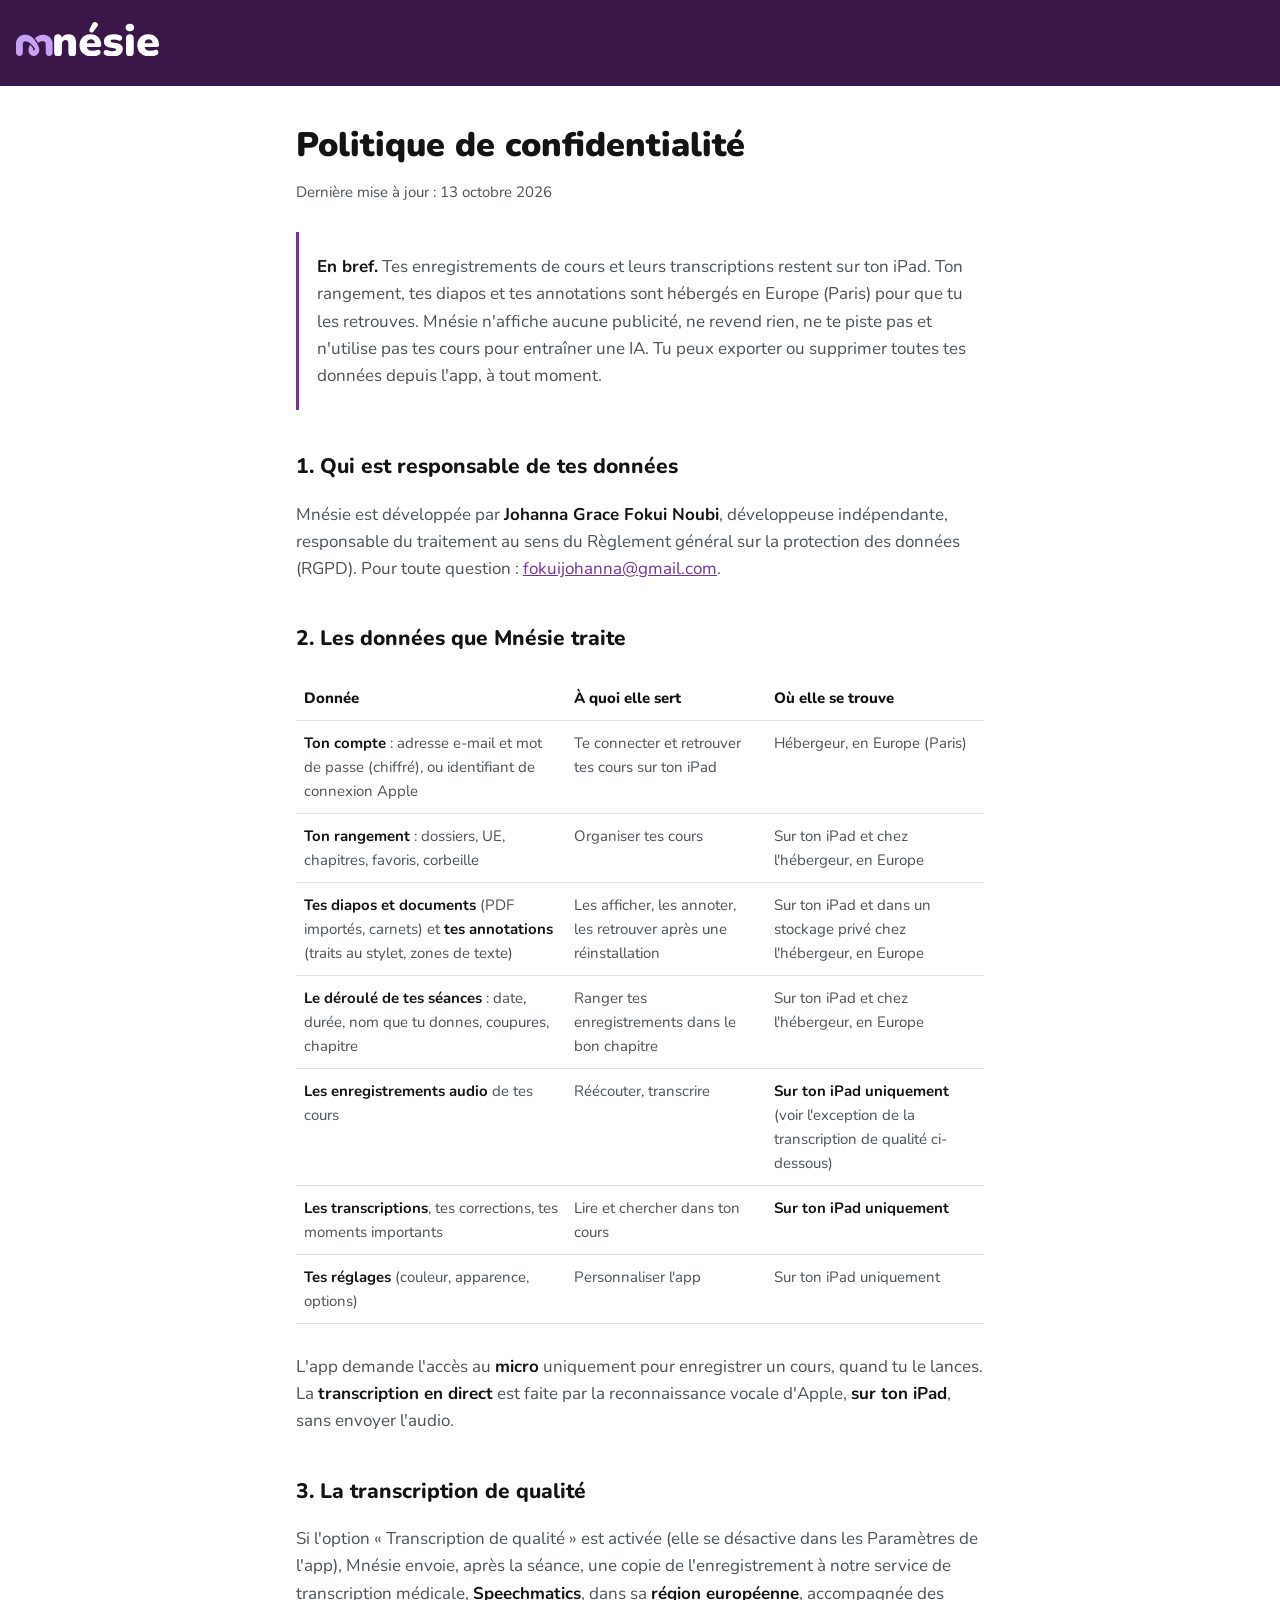
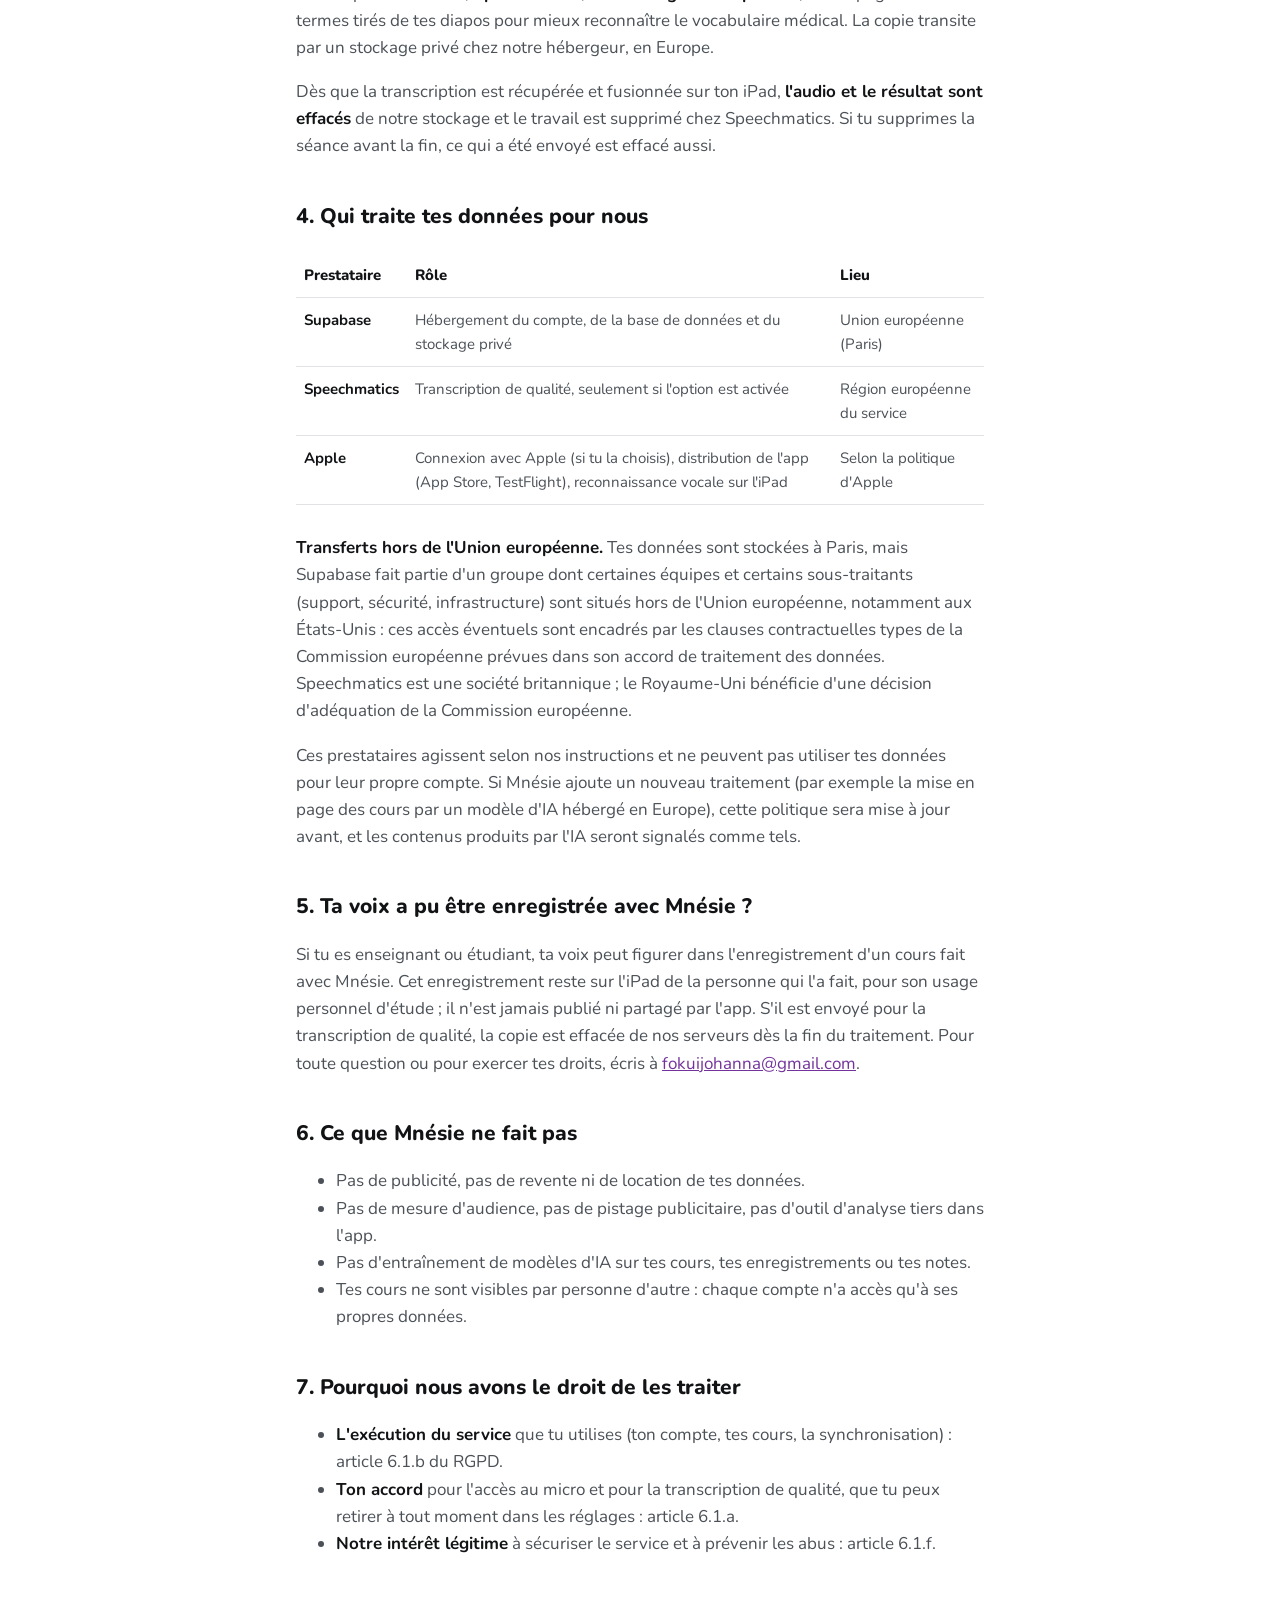
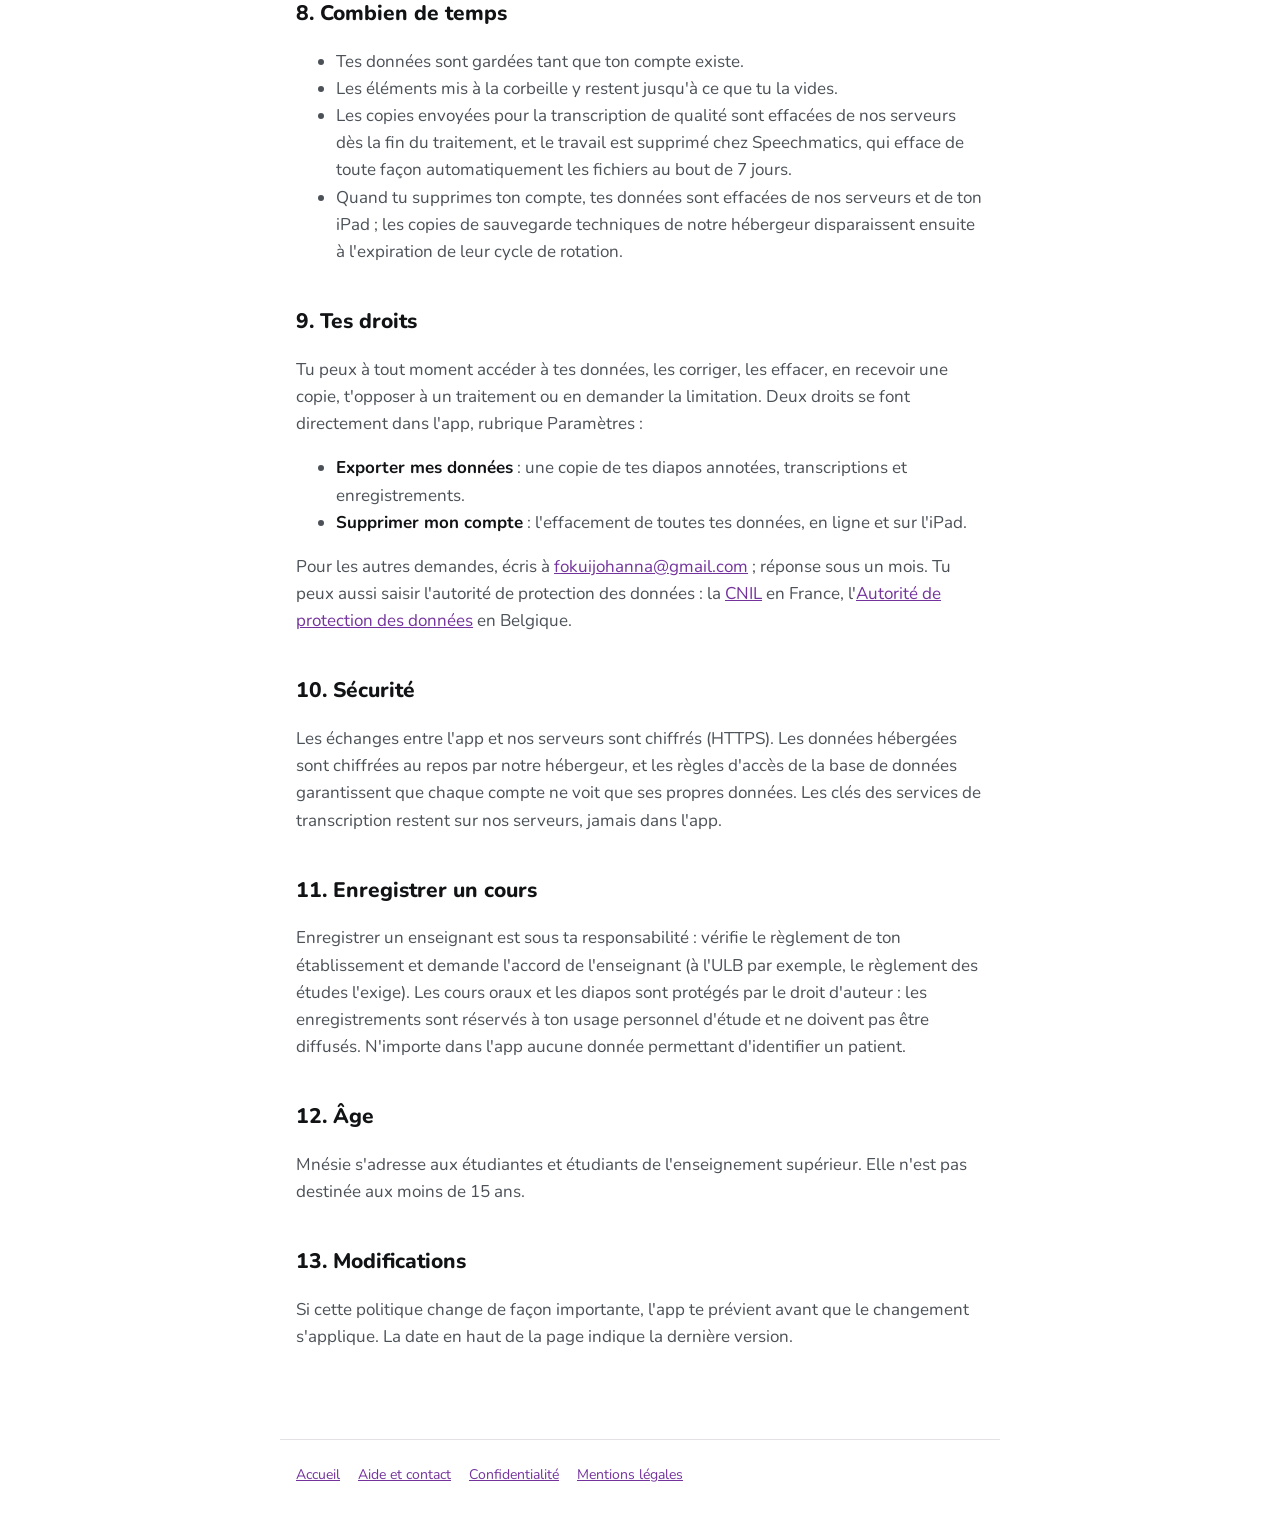
==== confidentialite/index.html @ 3f53ba1e "feat: site mnesie.app (accueil, aide, confidentialité, mentions légales)" ====
<!doctype html>
<html lang="fr">
<head>
<meta charset="utf-8">
<meta name="viewport" content="width=device-width, initial-scale=1">
<title>Politique de confidentialité · Mnésie</title>
<meta name="description" content="Comment Mnésie, l'app d'étude sur iPad, traite tes données : ce qui reste sur ton iPad, ce qui est hébergé en Europe, et tes droits.">
<link rel="icon" href="/icone.png">
<link rel="stylesheet" href="/style.css">
</head>
<body>
<header class="bandeau"><a href="/" aria-label="Mnésie, accueil"><img src="/logotype-clair.svg" alt="mnésie"></a></header>
<main>
<h1>Politique de confidentialité</h1>
<p class="date">Dernière mise à jour : 13 octobre 2026</p>

<div class="bref">
<p><strong>En bref.</strong> Tes enregistrements de cours et leurs transcriptions restent sur ton iPad. Ton rangement, tes diapos et tes annotations sont hébergés en Europe (Paris) pour que tu les retrouves. Mnésie n'affiche aucune publicité, ne revend rien, ne te piste pas et n'utilise pas tes cours pour entraîner une IA. Tu peux exporter ou supprimer toutes tes données depuis l'app, à tout moment.</p>
</div>

<h2>1. Qui est responsable de tes données</h2>
<p>Mnésie est développée par <strong>Johanna Grace Fokui Noubi</strong>, développeuse indépendante, responsable du traitement au sens du Règlement général sur la protection des données (RGPD). Pour toute question : <a href="mailto:fokuijohanna@gmail.com">fokuijohanna@gmail.com</a>.</p>

<h2>2. Les données que Mnésie traite</h2>
<div class="tableau">
<table>
<tr><th>Donnée</th><th>À quoi elle sert</th><th>Où elle se trouve</th></tr>
<tr><td><strong>Ton compte</strong> : adresse e-mail et mot de passe (chiffré), ou identifiant de connexion Apple</td><td>Te connecter et retrouver tes cours sur ton iPad</td><td>Hébergeur, en Europe (Paris)</td></tr>
<tr><td><strong>Ton rangement</strong> : dossiers, UE, chapitres, favoris, corbeille</td><td>Organiser tes cours</td><td>Sur ton iPad et chez l'hébergeur, en Europe</td></tr>
<tr><td><strong>Tes diapos et documents</strong> (PDF importés, carnets) et <strong>tes annotations</strong> (traits au stylet, zones de texte)</td><td>Les afficher, les annoter, les retrouver après une réinstallation</td><td>Sur ton iPad et dans un stockage privé chez l'hébergeur, en Europe</td></tr>
<tr><td><strong>Le déroulé de tes séances</strong> : date, durée, nom que tu donnes, coupures, chapitre</td><td>Ranger tes enregistrements dans le bon chapitre</td><td>Sur ton iPad et chez l'hébergeur, en Europe</td></tr>
<tr><td><strong>Les enregistrements audio</strong> de tes cours</td><td>Réécouter, transcrire</td><td><strong>Sur ton iPad uniquement</strong> (voir l'exception de la transcription de qualité ci-dessous)</td></tr>
<tr><td><strong>Les transcriptions</strong>, tes corrections, tes moments importants</td><td>Lire et chercher dans ton cours</td><td><strong>Sur ton iPad uniquement</strong></td></tr>
<tr><td><strong>Tes réglages</strong> (couleur, apparence, options)</td><td>Personnaliser l'app</td><td>Sur ton iPad uniquement</td></tr>
</table>
</div>
<p>L'app demande l'accès au <strong>micro</strong> uniquement pour enregistrer un cours, quand tu le lances. La <strong>transcription en direct</strong> est faite par la reconnaissance vocale d'Apple, <strong>sur ton iPad</strong>, sans envoyer l'audio.</p>

<h2>3. La transcription de qualité</h2>
<p>Si l'option « Transcription de qualité » est activée (elle se désactive dans les Paramètres de l'app), Mnésie envoie, après la séance, une copie de l'enregistrement à notre service de transcription médicale, <strong>Speechmatics</strong>, dans sa <strong>région européenne</strong>, accompagnée des termes tirés de tes diapos pour mieux reconnaître le vocabulaire médical. La copie transite par un stockage privé chez notre hébergeur, en Europe.</p>
<p>Dès que la transcription est récupérée et fusionnée sur ton iPad, <strong>l'audio et le résultat sont effacés</strong> de notre stockage et le travail est supprimé chez Speechmatics. Si tu supprimes la séance avant la fin, ce qui a été envoyé est effacé aussi.</p>

<h2>4. Qui traite tes données pour nous</h2>
<div class="tableau">
<table>
<tr><th>Prestataire</th><th>Rôle</th><th>Lieu</th></tr>
<tr><td><strong>Supabase</strong></td><td>Hébergement du compte, de la base de données et du stockage privé</td><td>Union européenne (Paris)</td></tr>
<tr><td><strong>Speechmatics</strong></td><td>Transcription de qualité, seulement si l'option est activée</td><td>Région européenne du service</td></tr>
<tr><td><strong>Apple</strong></td><td>Connexion avec Apple (si tu la choisis), distribution de l'app (App Store, TestFlight), reconnaissance vocale sur l'iPad</td><td>Selon la politique d'Apple</td></tr>
</table>
</div>
<p><strong>Transferts hors de l'Union européenne.</strong> Tes données sont stockées à Paris, mais Supabase fait partie d'un groupe dont certaines équipes et certains sous-traitants (support, sécurité, infrastructure) sont situés hors de l'Union européenne, notamment aux États-Unis : ces accès éventuels sont encadrés par les clauses contractuelles types de la Commission européenne prévues dans son accord de traitement des données. Speechmatics est une société britannique ; le Royaume-Uni bénéficie d'une décision d'adéquation de la Commission européenne.</p>
<p>Ces prestataires agissent selon nos instructions et ne peuvent pas utiliser tes données pour leur propre compte. Si Mnésie ajoute un nouveau traitement (par exemple la mise en page des cours par un modèle d'IA hébergé en Europe), cette politique sera mise à jour avant, et les contenus produits par l'IA seront signalés comme tels.</p>

<h2>5. Ta voix a pu être enregistrée avec Mnésie ?</h2>
<p>Si tu es enseignant ou étudiant, ta voix peut figurer dans l'enregistrement d'un cours fait avec Mnésie. Cet enregistrement reste sur l'iPad de la personne qui l'a fait, pour son usage personnel d'étude ; il n'est jamais publié ni partagé par l'app. S'il est envoyé pour la transcription de qualité, la copie est effacée de nos serveurs dès la fin du traitement. Pour toute question ou pour exercer tes droits, écris à <a href="mailto:fokuijohanna@gmail.com">fokuijohanna@gmail.com</a>.</p>

<h2>6. Ce que Mnésie ne fait pas</h2>
<ul>
<li>Pas de publicité, pas de revente ni de location de tes données.</li>
<li>Pas de mesure d'audience, pas de pistage publicitaire, pas d'outil d'analyse tiers dans l'app.</li>
<li>Pas d'entraînement de modèles d'IA sur tes cours, tes enregistrements ou tes notes.</li>
<li>Tes cours ne sont visibles par personne d'autre : chaque compte n'a accès qu'à ses propres données.</li>
</ul>

<h2>7. Pourquoi nous avons le droit de les traiter</h2>
<ul>
<li><strong>L'exécution du service</strong> que tu utilises (ton compte, tes cours, la synchronisation) : article 6.1.b du RGPD.</li>
<li><strong>Ton accord</strong> pour l'accès au micro et pour la transcription de qualité, que tu peux retirer à tout moment dans les réglages : article 6.1.a.</li>
<li><strong>Notre intérêt légitime</strong> à sécuriser le service et à prévenir les abus : article 6.1.f.</li>
</ul>

<h2>8. Combien de temps</h2>
<ul>
<li>Tes données sont gardées tant que ton compte existe.</li>
<li>Les éléments mis à la corbeille y restent jusqu'à ce que tu la vides.</li>
<li>Les copies envoyées pour la transcription de qualité sont effacées de nos serveurs dès la fin du traitement, et le travail est supprimé chez Speechmatics, qui efface de toute façon automatiquement les fichiers au bout de 7 jours.</li>
<li>Quand tu supprimes ton compte, tes données sont effacées de nos serveurs et de ton iPad ; les copies de sauvegarde techniques de notre hébergeur disparaissent ensuite à l'expiration de leur cycle de rotation.</li>
</ul>

<h2>9. Tes droits</h2>
<p>Tu peux à tout moment accéder à tes données, les corriger, les effacer, en recevoir une copie, t'opposer à un traitement ou en demander la limitation. Deux droits se font directement dans l'app, rubrique Paramètres :</p>
<ul>
<li><strong>Exporter mes données</strong> : une copie de tes diapos annotées, transcriptions et enregistrements.</li>
<li><strong>Supprimer mon compte</strong> : l'effacement de toutes tes données, en ligne et sur l'iPad.</li>
</ul>
<p>Pour les autres demandes, écris à <a href="mailto:fokuijohanna@gmail.com">fokuijohanna@gmail.com</a> ; réponse sous un mois. Tu peux aussi saisir l'autorité de protection des données : la <a href="https://www.cnil.fr/fr/plaintes">CNIL</a> en France, l'<a href="https://www.autoriteprotectiondonnees.be">Autorité de protection des données</a> en Belgique.</p>

<h2>10. Sécurité</h2>
<p>Les échanges entre l'app et nos serveurs sont chiffrés (HTTPS). Les données hébergées sont chiffrées au repos par notre hébergeur, et les règles d'accès de la base de données garantissent que chaque compte ne voit que ses propres données. Les clés des services de transcription restent sur nos serveurs, jamais dans l'app.</p>

<h2>11. Enregistrer un cours</h2>
<p>Enregistrer un enseignant est sous ta responsabilité : vérifie le règlement de ton établissement et demande l'accord de l'enseignant (à l'ULB par exemple, le règlement des études l'exige). Les cours oraux et les diapos sont protégés par le droit d'auteur : les enregistrements sont réservés à ton usage personnel d'étude et ne doivent pas être diffusés. N'importe dans l'app aucune donnée permettant d'identifier un patient.</p>

<h2>12. Âge</h2>
<p>Mnésie s'adresse aux étudiantes et étudiants de l'enseignement supérieur. Elle n'est pas destinée aux moins de 15 ans.</p>

<h2>13. Modifications</h2>
<p>Si cette politique change de façon importante, l'app te prévient avant que le changement s'applique. La date en haut de la page indique la dernière version.</p>
</main>
<footer><a href="/">Accueil</a><a href="/aide/">Aide et contact</a><a href="/confidentialite/">Confidentialité</a><a href="/mentions-legales/">Mentions légales</a></footer>
</body>
</html>
---- style.css ----
@font-face {
  font-family: "Nunito";
  src: url("/polices/nunito.woff2") format("woff2");
  font-weight: 200 1000;
  font-display: swap;
}
:root {
  --encre: #111315;
  --encre2: #4b5157;
  --filet: #e3e0e6;
  --fond: #ffffff;
  --accent: #74339c;
  --aubergine: #3a1748;
  --lilas: #c6a2f2;
}
@media (prefers-color-scheme: dark) {
  :root {
    --encre: #eceef0;
    --encre2: #b0b6bc;
    --filet: #2a2430;
    --fond: #121416;
    --accent: #c6a2f2;
  }
}
* { box-sizing: border-box; }
body {
  margin: 0;
  background: var(--fond);
  color: var(--encre);
  font-family: "Nunito", system-ui, -apple-system, sans-serif;
  font-size: 17px;
  line-height: 1.6;
  -webkit-font-smoothing: antialiased;
}
.bandeau { background: var(--aubergine); padding: 22px 16px; }
.bandeau a { display: inline-block; }
.bandeau img { height: 34px; display: block; }
main { max-width: 720px; margin: 0 auto; padding: 40px 16px 72px; }
h1 { font-size: 34px; line-height: 1.15; font-weight: 900; margin: 0 0 8px; }
h2 { font-size: 21px; font-weight: 800; margin: 40px 0 8px; }
p, li { color: var(--encre2); }
strong { color: var(--encre); }
a { color: var(--accent); }
.date { font-size: 15px; margin-bottom: 28px; }
.bref { border-left: 3px solid var(--accent); padding: 4px 0 4px 18px; margin: 28px 0; }
table { width: 100%; border-collapse: collapse; font-size: 15px; margin: 12px 0; }
th, td { text-align: left; vertical-align: top; padding: 10px 8px; border-bottom: 1px solid var(--filet); }
th { color: var(--encre); font-weight: 800; }
td { color: var(--encre2); }
.tableau { overflow-x: auto; }
footer { max-width: 720px; margin: 0 auto; padding: 24px 16px 48px; border-top: 1px solid var(--filet); font-size: 14px; color: var(--encre2); }
footer a { margin-right: 18px; }
.accueil { text-align: center; padding-top: 72px; }
.accueil img.icone { width: 120px; height: 120px; border-radius: 27px; }
.accueil p { font-size: 20px; }
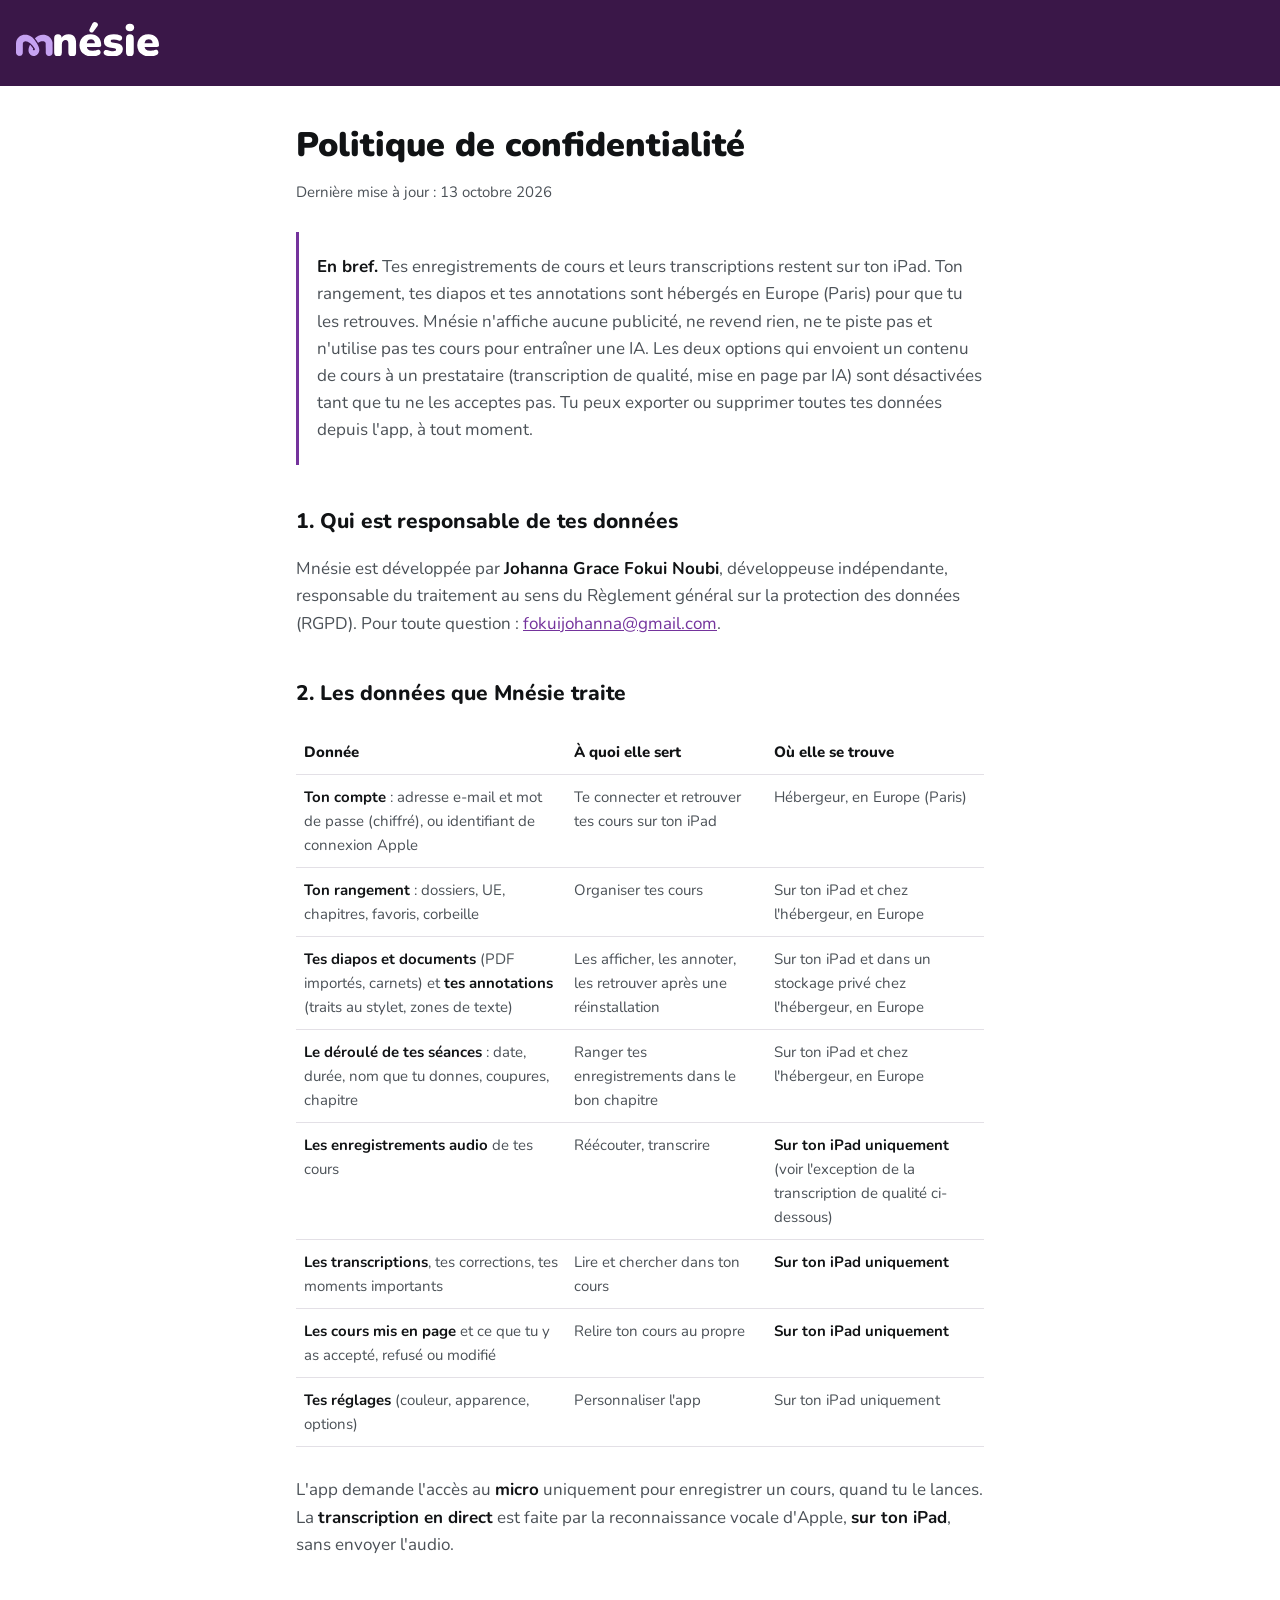
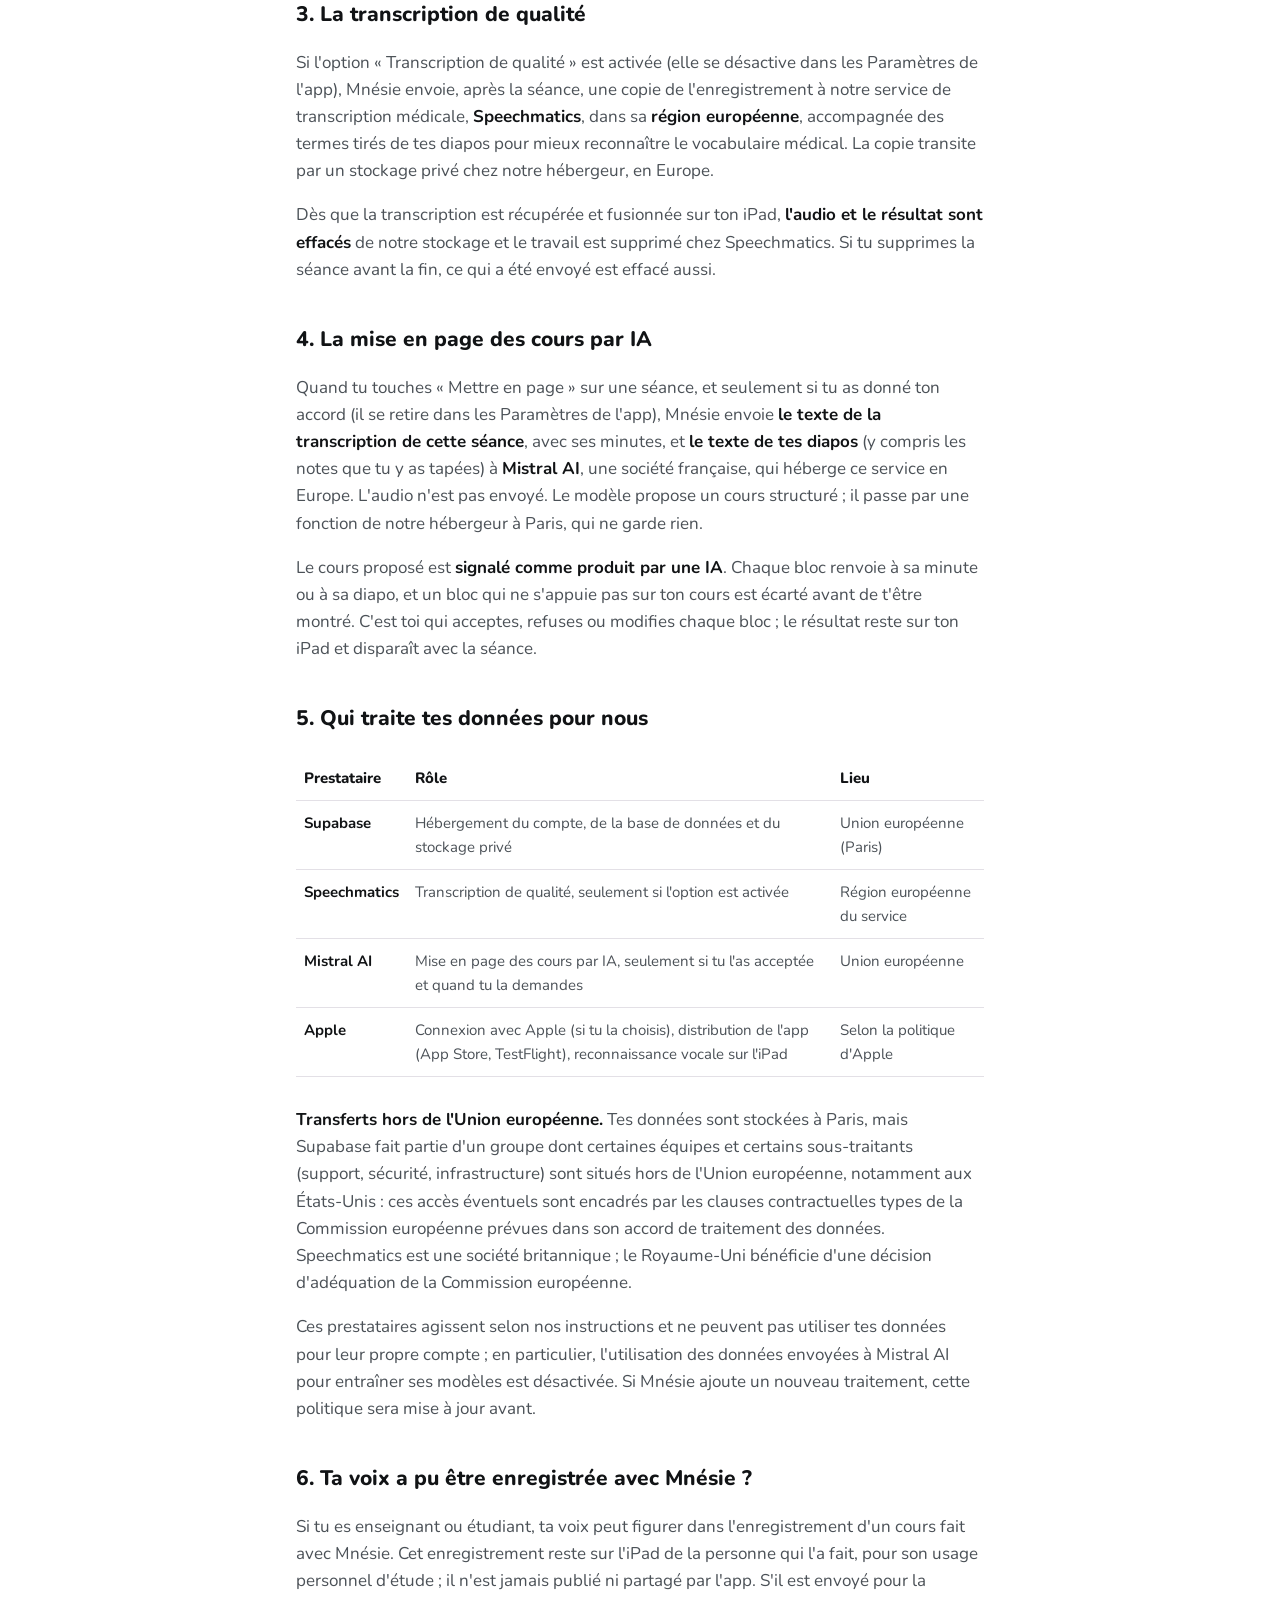
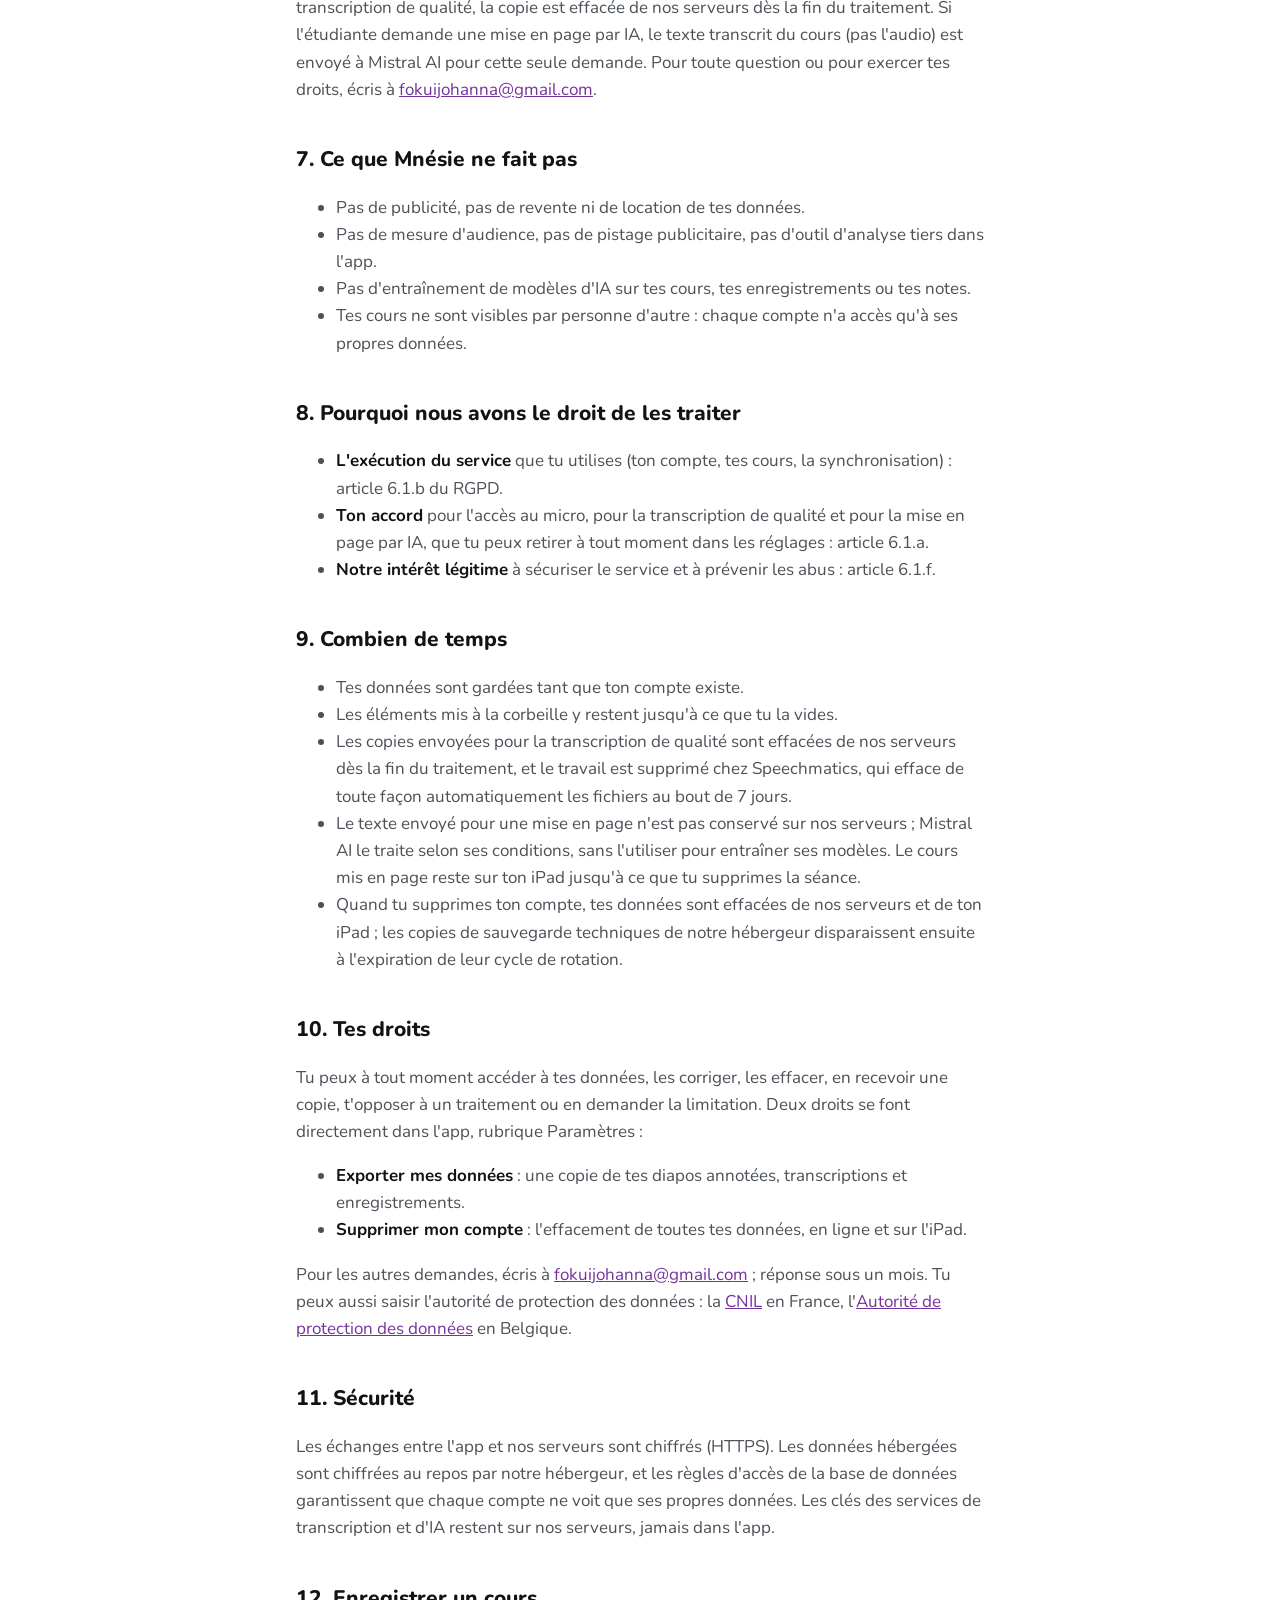
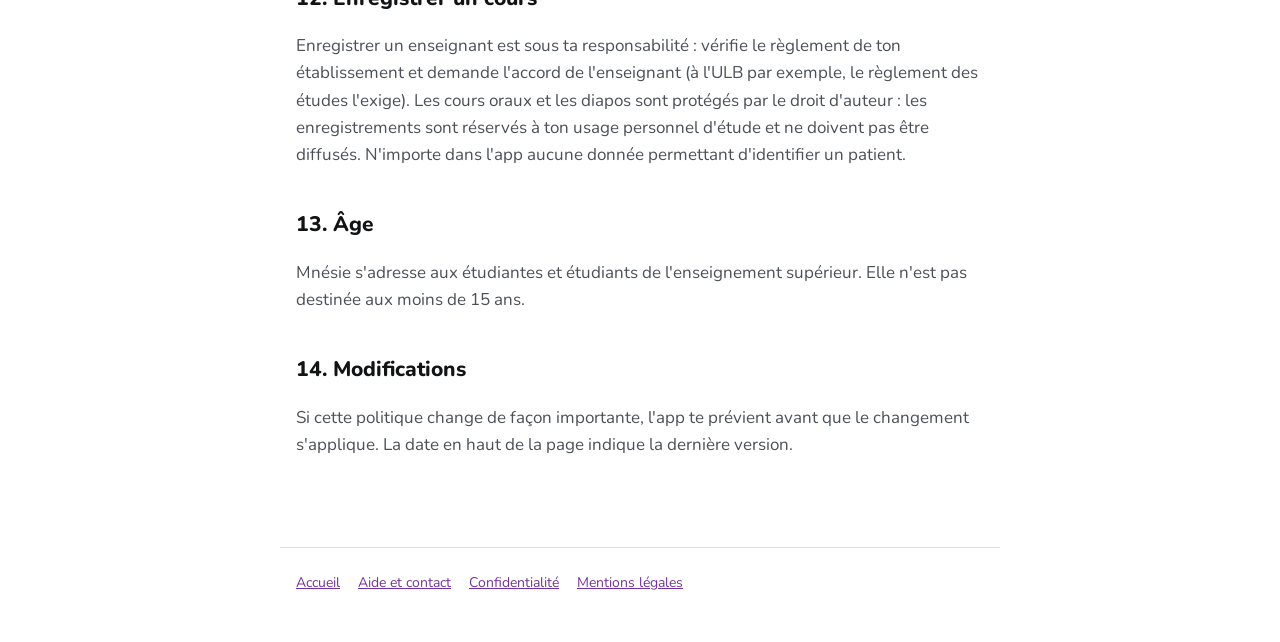
==== commit 97f8ebd6: "Confidentialité : mise en page des cours par IA (Mistral AI)" ====
--- a/confidentialite/index.html
+++ b/confidentialite/index.html
@@ -15,7 +15,7 @@
 <p class="date">Dernière mise à jour : 13 octobre 2026</p>
 
 <div class="bref">
-<p><strong>En bref.</strong> Tes enregistrements de cours et leurs transcriptions restent sur ton iPad. Ton rangement, tes diapos et tes annotations sont hébergés en Europe (Paris) pour que tu les retrouves. Mnésie n'affiche aucune publicité, ne revend rien, ne te piste pas et n'utilise pas tes cours pour entraîner une IA. Tu peux exporter ou supprimer toutes tes données depuis l'app, à tout moment.</p>
+<p><strong>En bref.</strong> Tes enregistrements de cours et leurs transcriptions restent sur ton iPad. Ton rangement, tes diapos et tes annotations sont hébergés en Europe (Paris) pour que tu les retrouves. Mnésie n'affiche aucune publicité, ne revend rien, ne te piste pas et n'utilise pas tes cours pour entraîner une IA. Les deux options qui envoient un contenu de cours à un prestataire (transcription de qualité, mise en page par IA) sont désactivées tant que tu ne les acceptes pas. Tu peux exporter ou supprimer toutes tes données depuis l'app, à tout moment.</p>
 </div>
 
 <h2>1. Qui est responsable de tes données</h2>
@@ -31,6 +31,7 @@
 <tr><td><strong>Le déroulé de tes séances</strong> : date, durée, nom que tu donnes, coupures, chapitre</td><td>Ranger tes enregistrements dans le bon chapitre</td><td>Sur ton iPad et chez l'hébergeur, en Europe</td></tr>
 <tr><td><strong>Les enregistrements audio</strong> de tes cours</td><td>Réécouter, transcrire</td><td><strong>Sur ton iPad uniquement</strong> (voir l'exception de la transcription de qualité ci-dessous)</td></tr>
 <tr><td><strong>Les transcriptions</strong>, tes corrections, tes moments importants</td><td>Lire et chercher dans ton cours</td><td><strong>Sur ton iPad uniquement</strong></td></tr>
+<tr><td><strong>Les cours mis en page</strong> et ce que tu y as accepté, refusé ou modifié</td><td>Relire ton cours au propre</td><td><strong>Sur ton iPad uniquement</strong></td></tr>
 <tr><td><strong>Tes réglages</strong> (couleur, apparence, options)</td><td>Personnaliser l'app</td><td>Sur ton iPad uniquement</td></tr>
 </table>
 </div>
@@ -40,22 +41,27 @@
 <p>Si l'option « Transcription de qualité » est activée (elle se désactive dans les Paramètres de l'app), Mnésie envoie, après la séance, une copie de l'enregistrement à notre service de transcription médicale, <strong>Speechmatics</strong>, dans sa <strong>région européenne</strong>, accompagnée des termes tirés de tes diapos pour mieux reconnaître le vocabulaire médical. La copie transite par un stockage privé chez notre hébergeur, en Europe.</p>
 <p>Dès que la transcription est récupérée et fusionnée sur ton iPad, <strong>l'audio et le résultat sont effacés</strong> de notre stockage et le travail est supprimé chez Speechmatics. Si tu supprimes la séance avant la fin, ce qui a été envoyé est effacé aussi.</p>
 
-<h2>4. Qui traite tes données pour nous</h2>
+<h2>4. La mise en page des cours par IA</h2>
+<p>Quand tu touches « Mettre en page » sur une séance, et seulement si tu as donné ton accord (il se retire dans les Paramètres de l'app), Mnésie envoie <strong>le texte de la transcription de cette séance</strong>, avec ses minutes, et <strong>le texte de tes diapos</strong> (y compris les notes que tu y as tapées) à <strong>Mistral AI</strong>, une société française, qui héberge ce service en Europe. L'audio n'est pas envoyé. Le modèle propose un cours structuré ; il passe par une fonction de notre hébergeur à Paris, qui ne garde rien.</p>
+<p>Le cours proposé est <strong>signalé comme produit par une IA</strong>. Chaque bloc renvoie à sa minute ou à sa diapo, et un bloc qui ne s'appuie pas sur ton cours est écarté avant de t'être montré. C'est toi qui acceptes, refuses ou modifies chaque bloc ; le résultat reste sur ton iPad et disparaît avec la séance.</p>
+
+<h2>5. Qui traite tes données pour nous</h2>
 <div class="tableau">
 <table>
 <tr><th>Prestataire</th><th>Rôle</th><th>Lieu</th></tr>
 <tr><td><strong>Supabase</strong></td><td>Hébergement du compte, de la base de données et du stockage privé</td><td>Union européenne (Paris)</td></tr>
 <tr><td><strong>Speechmatics</strong></td><td>Transcription de qualité, seulement si l'option est activée</td><td>Région européenne du service</td></tr>
+<tr><td><strong>Mistral AI</strong></td><td>Mise en page des cours par IA, seulement si tu l'as acceptée et quand tu la demandes</td><td>Union européenne</td></tr>
 <tr><td><strong>Apple</strong></td><td>Connexion avec Apple (si tu la choisis), distribution de l'app (App Store, TestFlight), reconnaissance vocale sur l'iPad</td><td>Selon la politique d'Apple</td></tr>
 </table>
 </div>
 <p><strong>Transferts hors de l'Union européenne.</strong> Tes données sont stockées à Paris, mais Supabase fait partie d'un groupe dont certaines équipes et certains sous-traitants (support, sécurité, infrastructure) sont situés hors de l'Union européenne, notamment aux États-Unis : ces accès éventuels sont encadrés par les clauses contractuelles types de la Commission européenne prévues dans son accord de traitement des données. Speechmatics est une société britannique ; le Royaume-Uni bénéficie d'une décision d'adéquation de la Commission européenne.</p>
-<p>Ces prestataires agissent selon nos instructions et ne peuvent pas utiliser tes données pour leur propre compte. Si Mnésie ajoute un nouveau traitement (par exemple la mise en page des cours par un modèle d'IA hébergé en Europe), cette politique sera mise à jour avant, et les contenus produits par l'IA seront signalés comme tels.</p>
+<p>Ces prestataires agissent selon nos instructions et ne peuvent pas utiliser tes données pour leur propre compte ; en particulier, l'utilisation des données envoyées à Mistral AI pour entraîner ses modèles est désactivée. Si Mnésie ajoute un nouveau traitement, cette politique sera mise à jour avant.</p>
 
-<h2>5. Ta voix a pu être enregistrée avec Mnésie ?</h2>
-<p>Si tu es enseignant ou étudiant, ta voix peut figurer dans l'enregistrement d'un cours fait avec Mnésie. Cet enregistrement reste sur l'iPad de la personne qui l'a fait, pour son usage personnel d'étude ; il n'est jamais publié ni partagé par l'app. S'il est envoyé pour la transcription de qualité, la copie est effacée de nos serveurs dès la fin du traitement. Pour toute question ou pour exercer tes droits, écris à <a href="mailto:fokuijohanna@gmail.com">fokuijohanna@gmail.com</a>.</p>
+<h2>6. Ta voix a pu être enregistrée avec Mnésie ?</h2>
+<p>Si tu es enseignant ou étudiant, ta voix peut figurer dans l'enregistrement d'un cours fait avec Mnésie. Cet enregistrement reste sur l'iPad de la personne qui l'a fait, pour son usage personnel d'étude ; il n'est jamais publié ni partagé par l'app. S'il est envoyé pour la transcription de qualité, la copie est effacée de nos serveurs dès la fin du traitement. Si l'étudiante demande une mise en page par IA, le texte transcrit du cours (pas l'audio) est envoyé à Mistral AI pour cette seule demande. Pour toute question ou pour exercer tes droits, écris à <a href="mailto:fokuijohanna@gmail.com">fokuijohanna@gmail.com</a>.</p>
 
-<h2>6. Ce que Mnésie ne fait pas</h2>
+<h2>7. Ce que Mnésie ne fait pas</h2>
 <ul>
 <li>Pas de publicité, pas de revente ni de location de tes données.</li>
 <li>Pas de mesure d'audience, pas de pistage publicitaire, pas d'outil d'analyse tiers dans l'app.</li>
@@ -63,22 +69,23 @@
 <li>Tes cours ne sont visibles par personne d'autre : chaque compte n'a accès qu'à ses propres données.</li>
 </ul>
 
-<h2>7. Pourquoi nous avons le droit de les traiter</h2>
+<h2>8. Pourquoi nous avons le droit de les traiter</h2>
 <ul>
 <li><strong>L'exécution du service</strong> que tu utilises (ton compte, tes cours, la synchronisation) : article 6.1.b du RGPD.</li>
-<li><strong>Ton accord</strong> pour l'accès au micro et pour la transcription de qualité, que tu peux retirer à tout moment dans les réglages : article 6.1.a.</li>
+<li><strong>Ton accord</strong> pour l'accès au micro, pour la transcription de qualité et pour la mise en page par IA, que tu peux retirer à tout moment dans les réglages : article 6.1.a.</li>
 <li><strong>Notre intérêt légitime</strong> à sécuriser le service et à prévenir les abus : article 6.1.f.</li>
 </ul>
 
-<h2>8. Combien de temps</h2>
+<h2>9. Combien de temps</h2>
 <ul>
 <li>Tes données sont gardées tant que ton compte existe.</li>
 <li>Les éléments mis à la corbeille y restent jusqu'à ce que tu la vides.</li>
 <li>Les copies envoyées pour la transcription de qualité sont effacées de nos serveurs dès la fin du traitement, et le travail est supprimé chez Speechmatics, qui efface de toute façon automatiquement les fichiers au bout de 7 jours.</li>
+<li>Le texte envoyé pour une mise en page n'est pas conservé sur nos serveurs ; Mistral AI le traite selon ses conditions, sans l'utiliser pour entraîner ses modèles. Le cours mis en page reste sur ton iPad jusqu'à ce que tu supprimes la séance.</li>
 <li>Quand tu supprimes ton compte, tes données sont effacées de nos serveurs et de ton iPad ; les copies de sauvegarde techniques de notre hébergeur disparaissent ensuite à l'expiration de leur cycle de rotation.</li>
 </ul>
 
-<h2>9. Tes droits</h2>
+<h2>10. Tes droits</h2>
 <p>Tu peux à tout moment accéder à tes données, les corriger, les effacer, en recevoir une copie, t'opposer à un traitement ou en demander la limitation. Deux droits se font directement dans l'app, rubrique Paramètres :</p>
 <ul>
 <li><strong>Exporter mes données</strong> : une copie de tes diapos annotées, transcriptions et enregistrements.</li>
@@ -86,16 +93,16 @@
 </ul>
 <p>Pour les autres demandes, écris à <a href="mailto:fokuijohanna@gmail.com">fokuijohanna@gmail.com</a> ; réponse sous un mois. Tu peux aussi saisir l'autorité de protection des données : la <a href="https://www.cnil.fr/fr/plaintes">CNIL</a> en France, l'<a href="https://www.autoriteprotectiondonnees.be">Autorité de protection des données</a> en Belgique.</p>
 
-<h2>10. Sécurité</h2>
-<p>Les échanges entre l'app et nos serveurs sont chiffrés (HTTPS). Les données hébergées sont chiffrées au repos par notre hébergeur, et les règles d'accès de la base de données garantissent que chaque compte ne voit que ses propres données. Les clés des services de transcription restent sur nos serveurs, jamais dans l'app.</p>
+<h2>11. Sécurité</h2>
+<p>Les échanges entre l'app et nos serveurs sont chiffrés (HTTPS). Les données hébergées sont chiffrées au repos par notre hébergeur, et les règles d'accès de la base de données garantissent que chaque compte ne voit que ses propres données. Les clés des services de transcription et d'IA restent sur nos serveurs, jamais dans l'app.</p>
 
-<h2>11. Enregistrer un cours</h2>
+<h2>12. Enregistrer un cours</h2>
 <p>Enregistrer un enseignant est sous ta responsabilité : vérifie le règlement de ton établissement et demande l'accord de l'enseignant (à l'ULB par exemple, le règlement des études l'exige). Les cours oraux et les diapos sont protégés par le droit d'auteur : les enregistrements sont réservés à ton usage personnel d'étude et ne doivent pas être diffusés. N'importe dans l'app aucune donnée permettant d'identifier un patient.</p>
 
-<h2>12. Âge</h2>
+<h2>13. Âge</h2>
 <p>Mnésie s'adresse aux étudiantes et étudiants de l'enseignement supérieur. Elle n'est pas destinée aux moins de 15 ans.</p>
 
-<h2>13. Modifications</h2>
+<h2>14. Modifications</h2>
 <p>Si cette politique change de façon importante, l'app te prévient avant que le changement s'applique. La date en haut de la page indique la dernière version.</p>
 </main>
 <footer><a href="/">Accueil</a><a href="/aide/">Aide et contact</a><a href="/confidentialite/">Confidentialité</a><a href="/mentions-legales/">Mentions légales</a></footer>
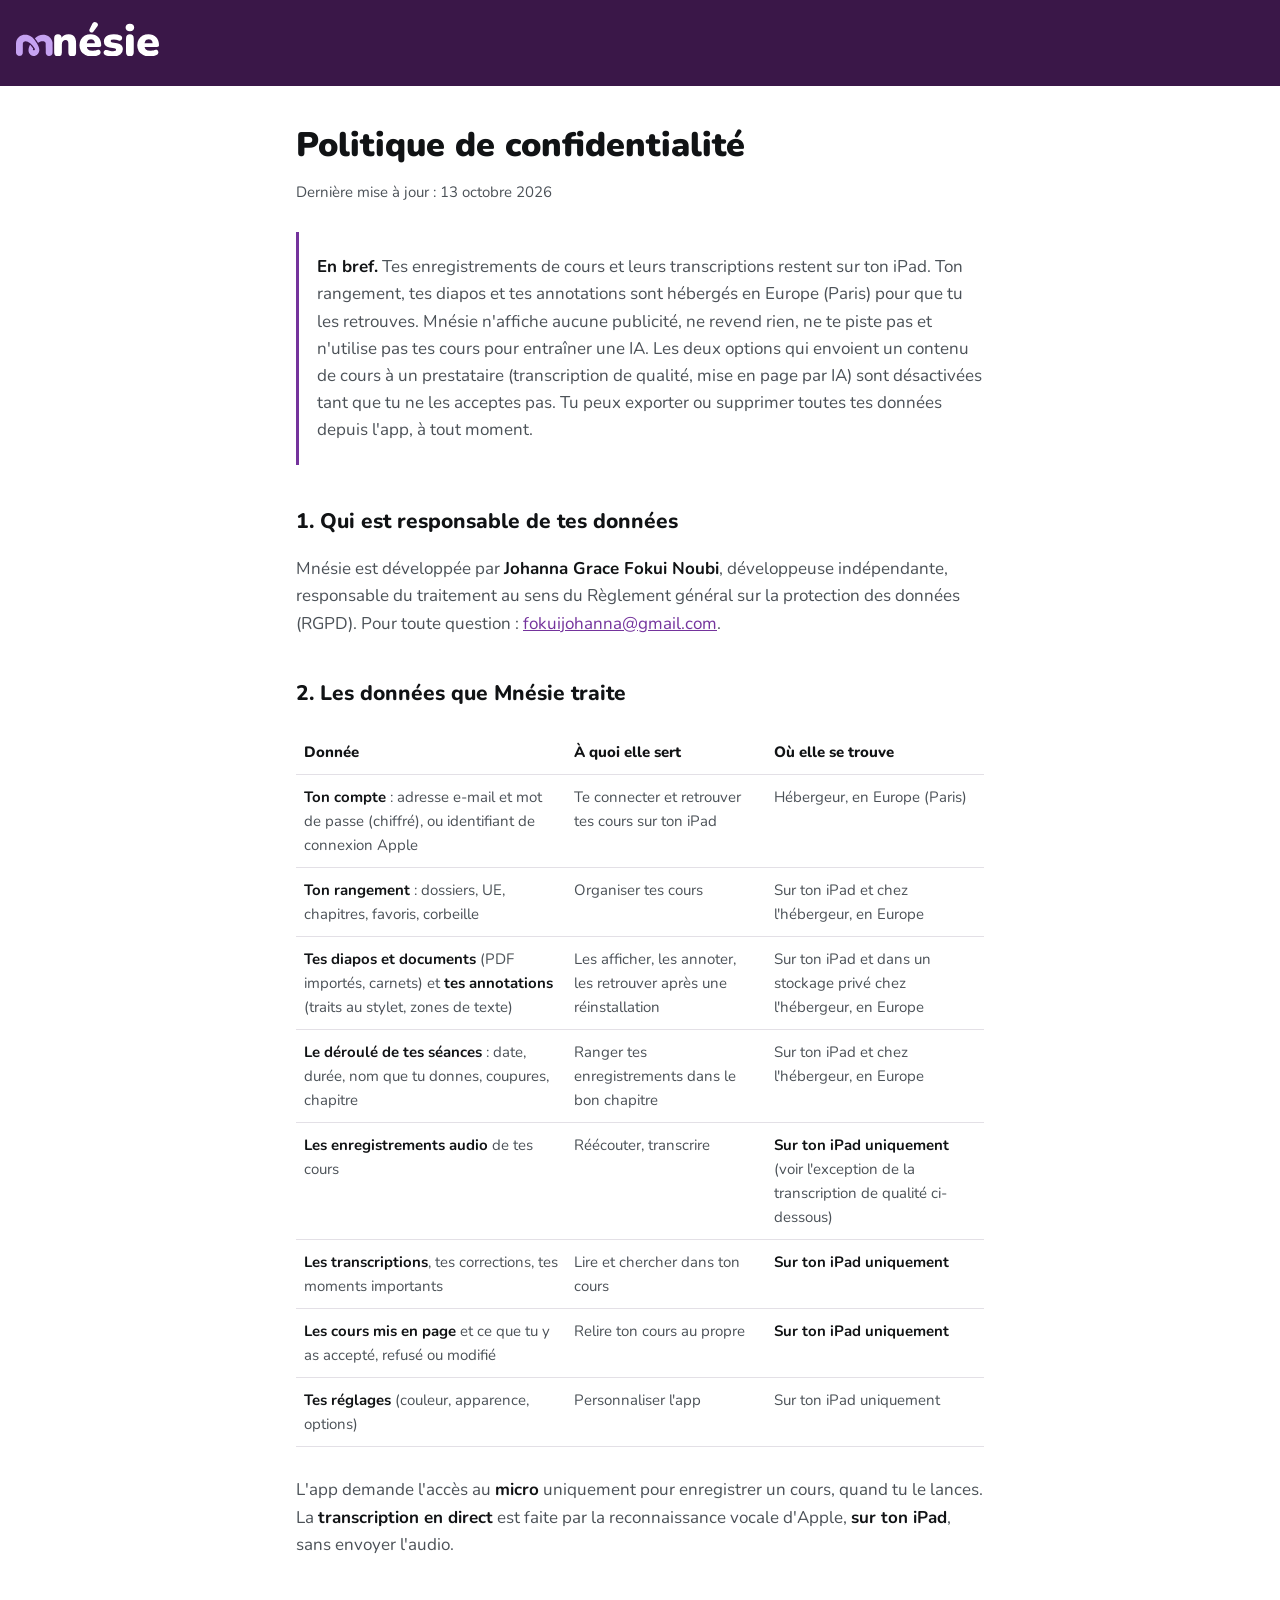
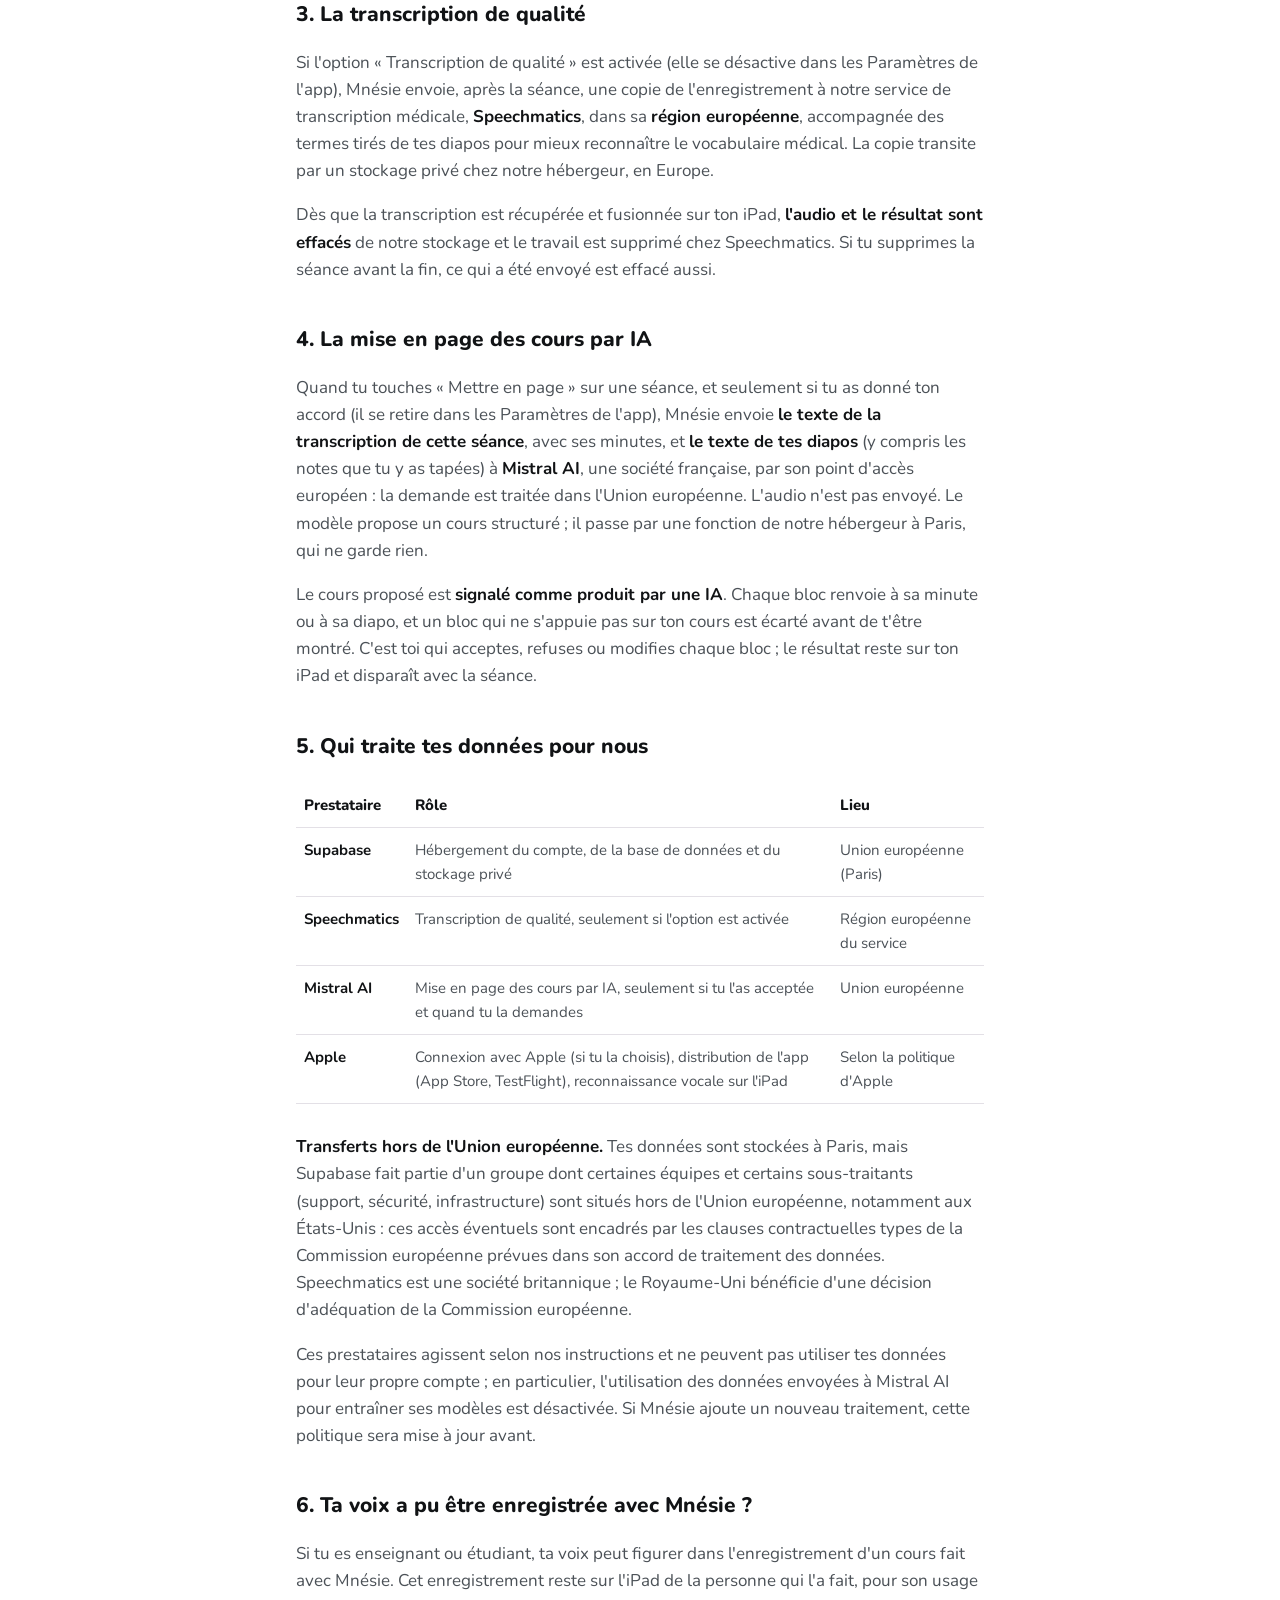
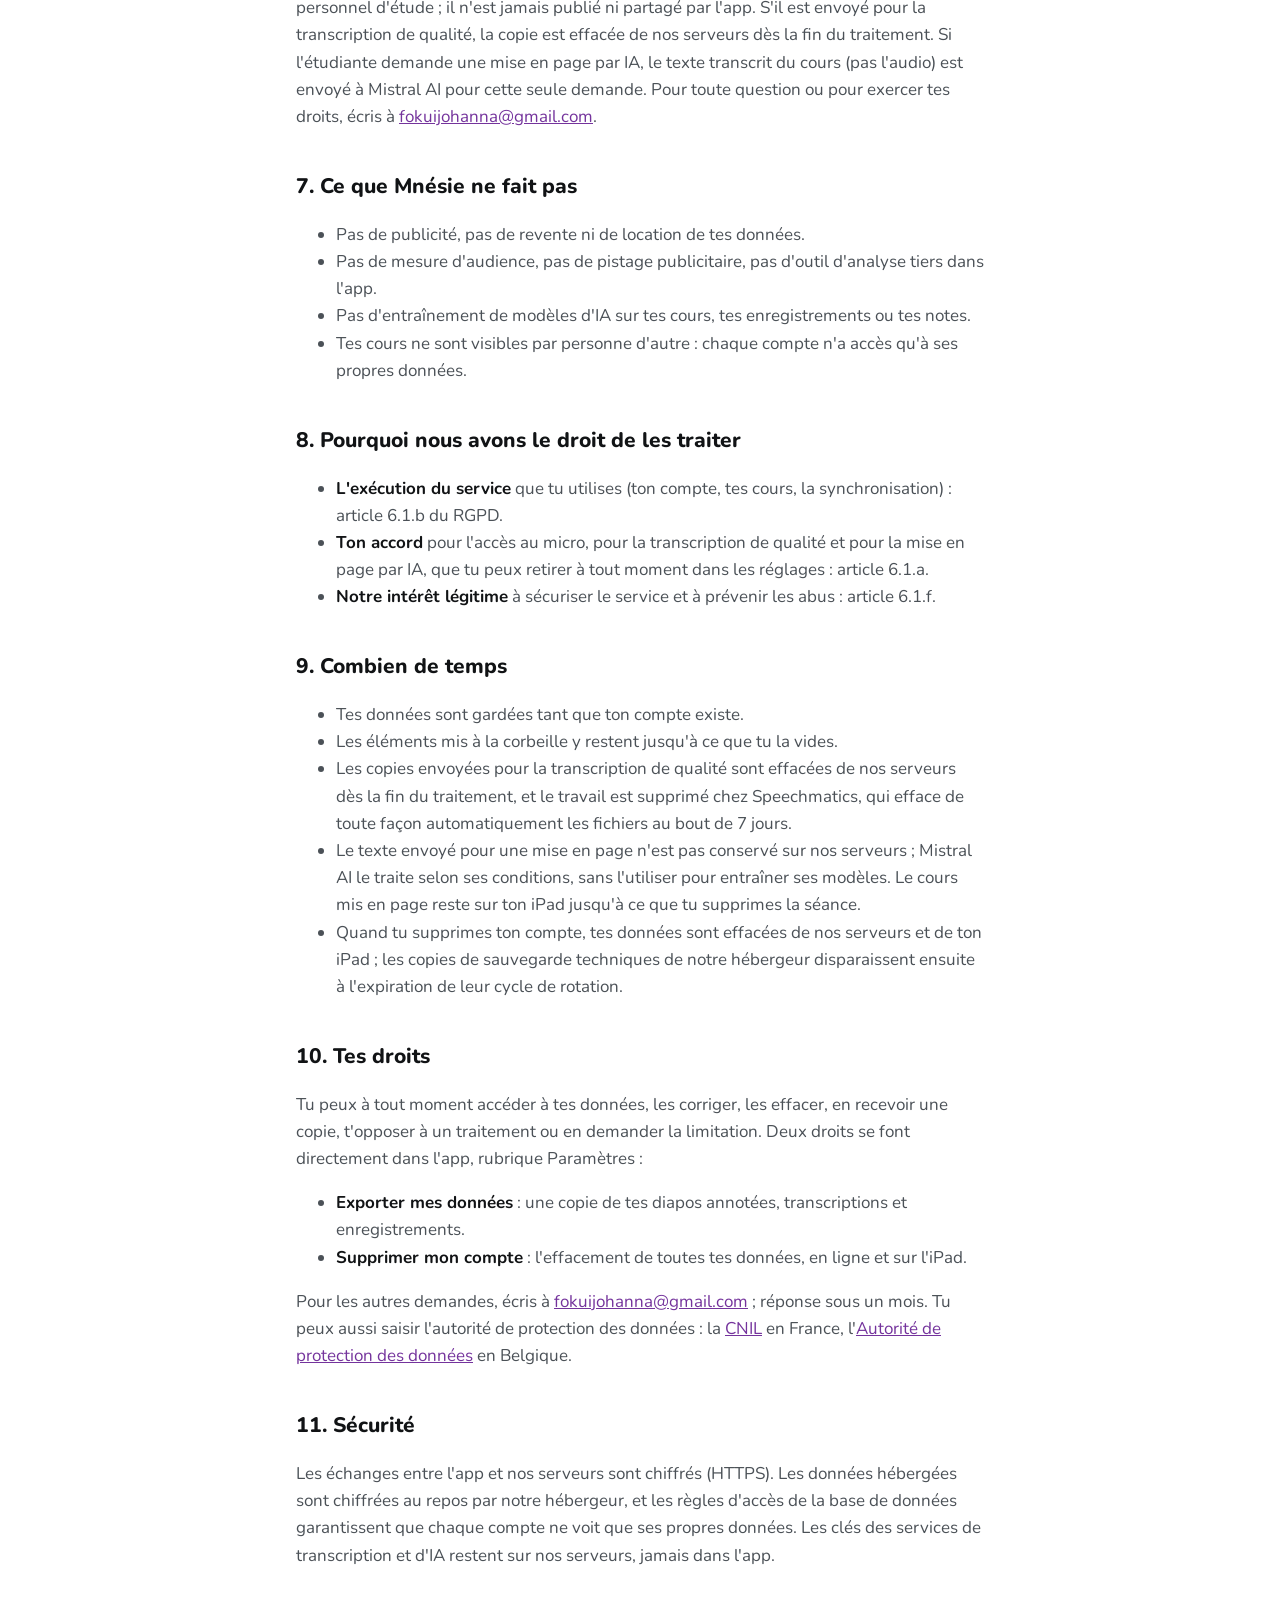
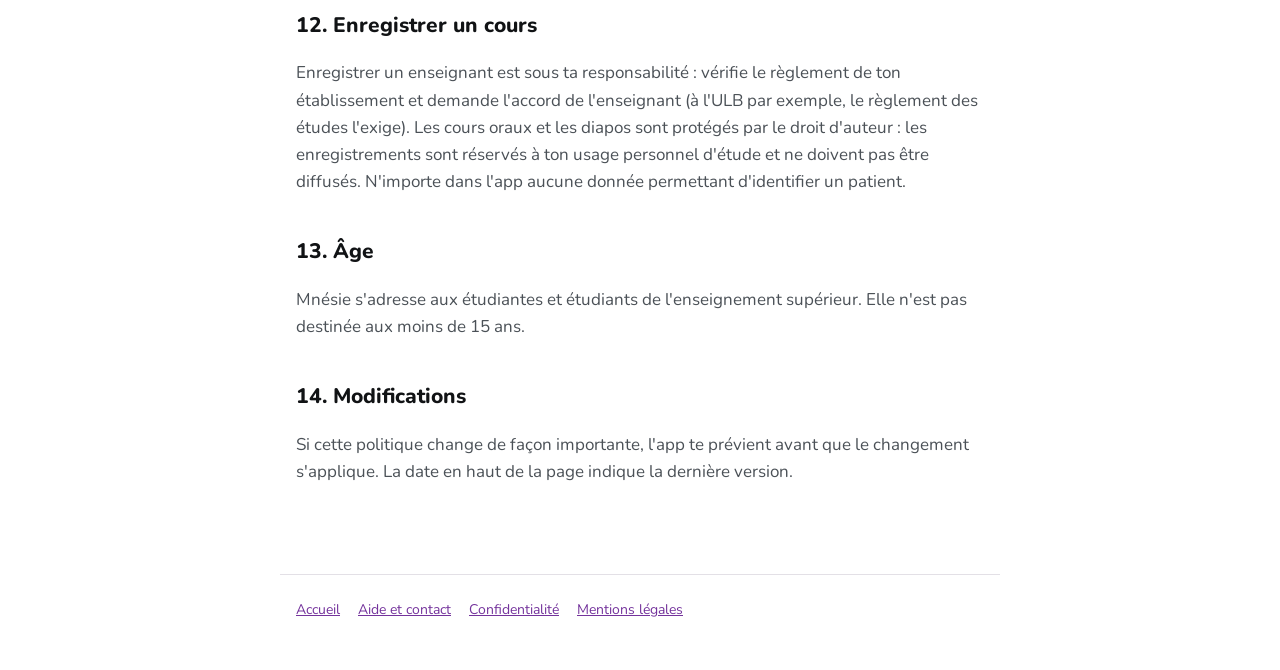
==== commit ce7f64d9: "Confidentialité : point d'accès européen de Mistral AI" ====
--- a/confidentialite/index.html
+++ b/confidentialite/index.html
@@ -42,7 +42,7 @@
 <p>Dès que la transcription est récupérée et fusionnée sur ton iPad, <strong>l'audio et le résultat sont effacés</strong> de notre stockage et le travail est supprimé chez Speechmatics. Si tu supprimes la séance avant la fin, ce qui a été envoyé est effacé aussi.</p>
 
 <h2>4. La mise en page des cours par IA</h2>
-<p>Quand tu touches « Mettre en page » sur une séance, et seulement si tu as donné ton accord (il se retire dans les Paramètres de l'app), Mnésie envoie <strong>le texte de la transcription de cette séance</strong>, avec ses minutes, et <strong>le texte de tes diapos</strong> (y compris les notes que tu y as tapées) à <strong>Mistral AI</strong>, une société française, qui héberge ce service en Europe. L'audio n'est pas envoyé. Le modèle propose un cours structuré ; il passe par une fonction de notre hébergeur à Paris, qui ne garde rien.</p>
+<p>Quand tu touches « Mettre en page » sur une séance, et seulement si tu as donné ton accord (il se retire dans les Paramètres de l'app), Mnésie envoie <strong>le texte de la transcription de cette séance</strong>, avec ses minutes, et <strong>le texte de tes diapos</strong> (y compris les notes que tu y as tapées) à <strong>Mistral AI</strong>, une société française, par son point d'accès européen : la demande est traitée dans l'Union européenne. L'audio n'est pas envoyé. Le modèle propose un cours structuré ; il passe par une fonction de notre hébergeur à Paris, qui ne garde rien.</p>
 <p>Le cours proposé est <strong>signalé comme produit par une IA</strong>. Chaque bloc renvoie à sa minute ou à sa diapo, et un bloc qui ne s'appuie pas sur ton cours est écarté avant de t'être montré. C'est toi qui acceptes, refuses ou modifies chaque bloc ; le résultat reste sur ton iPad et disparaît avec la séance.</p>
 
 <h2>5. Qui traite tes données pour nous</h2>
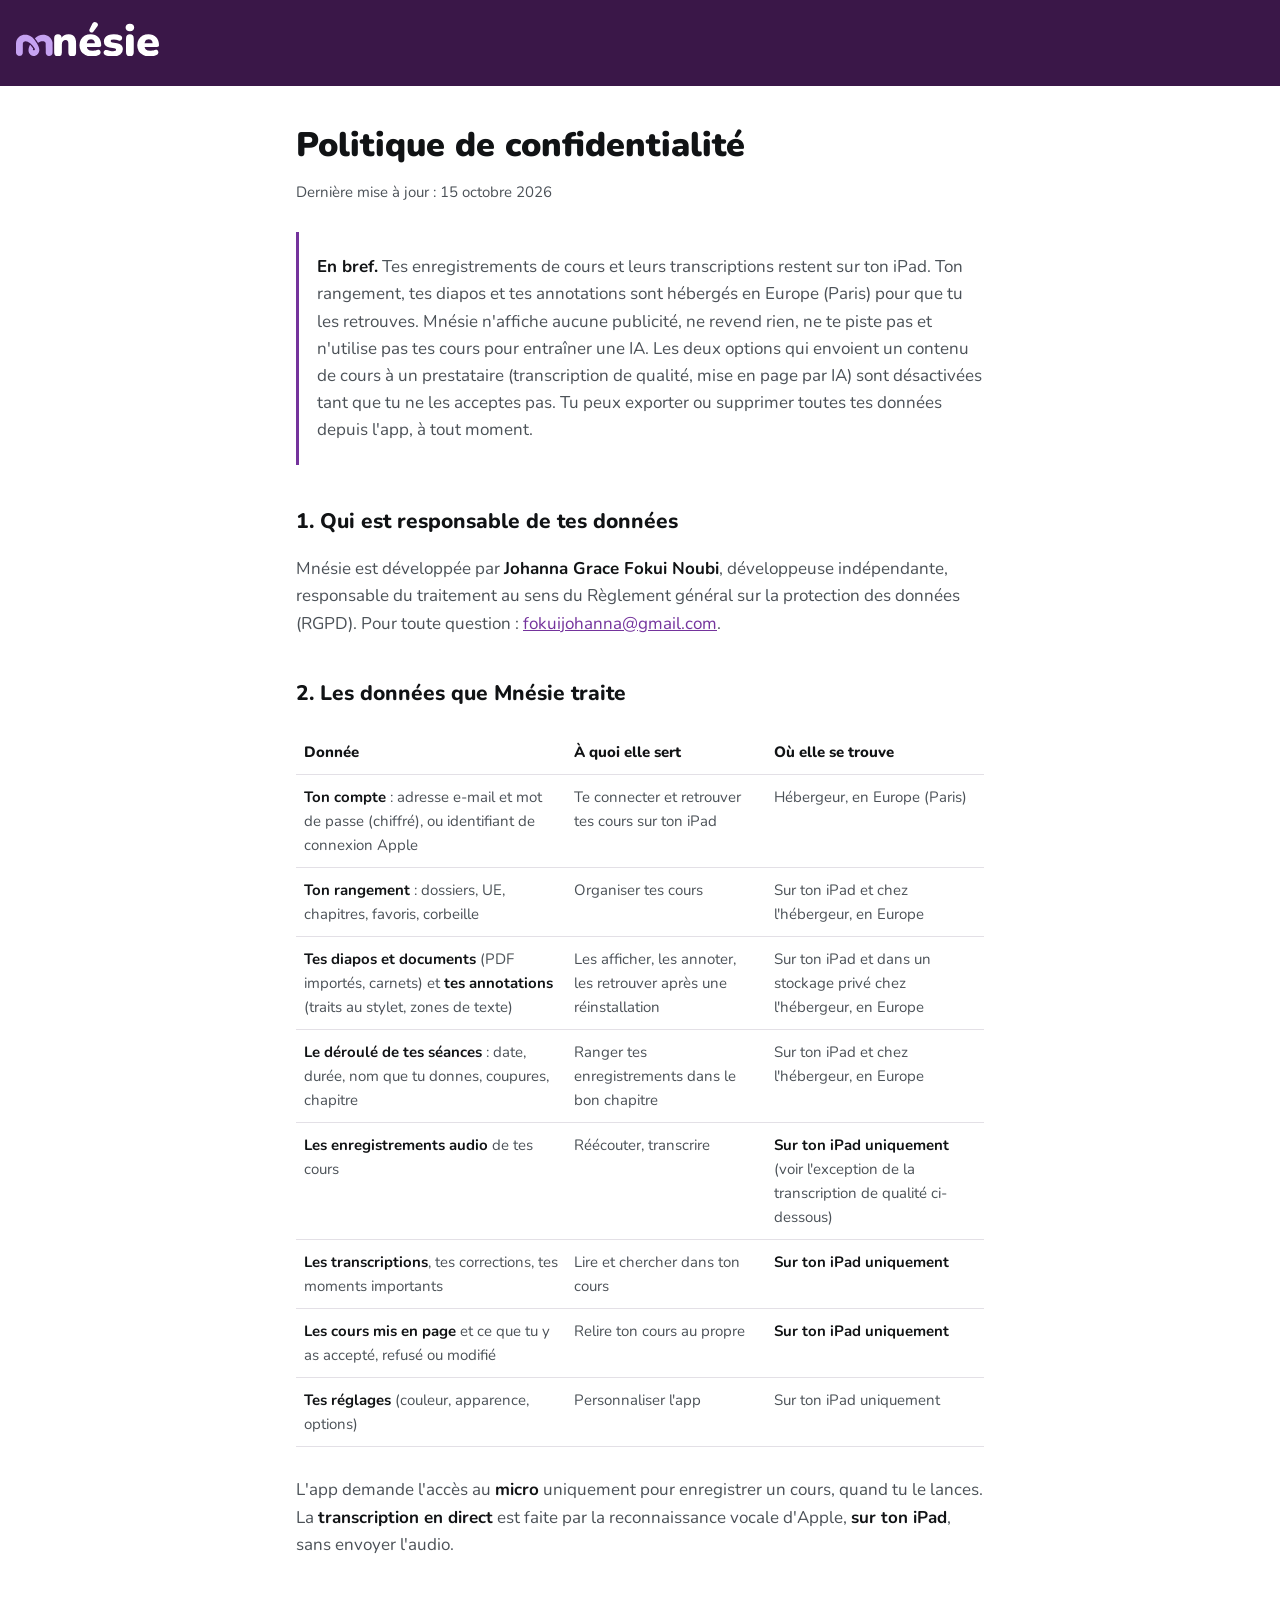
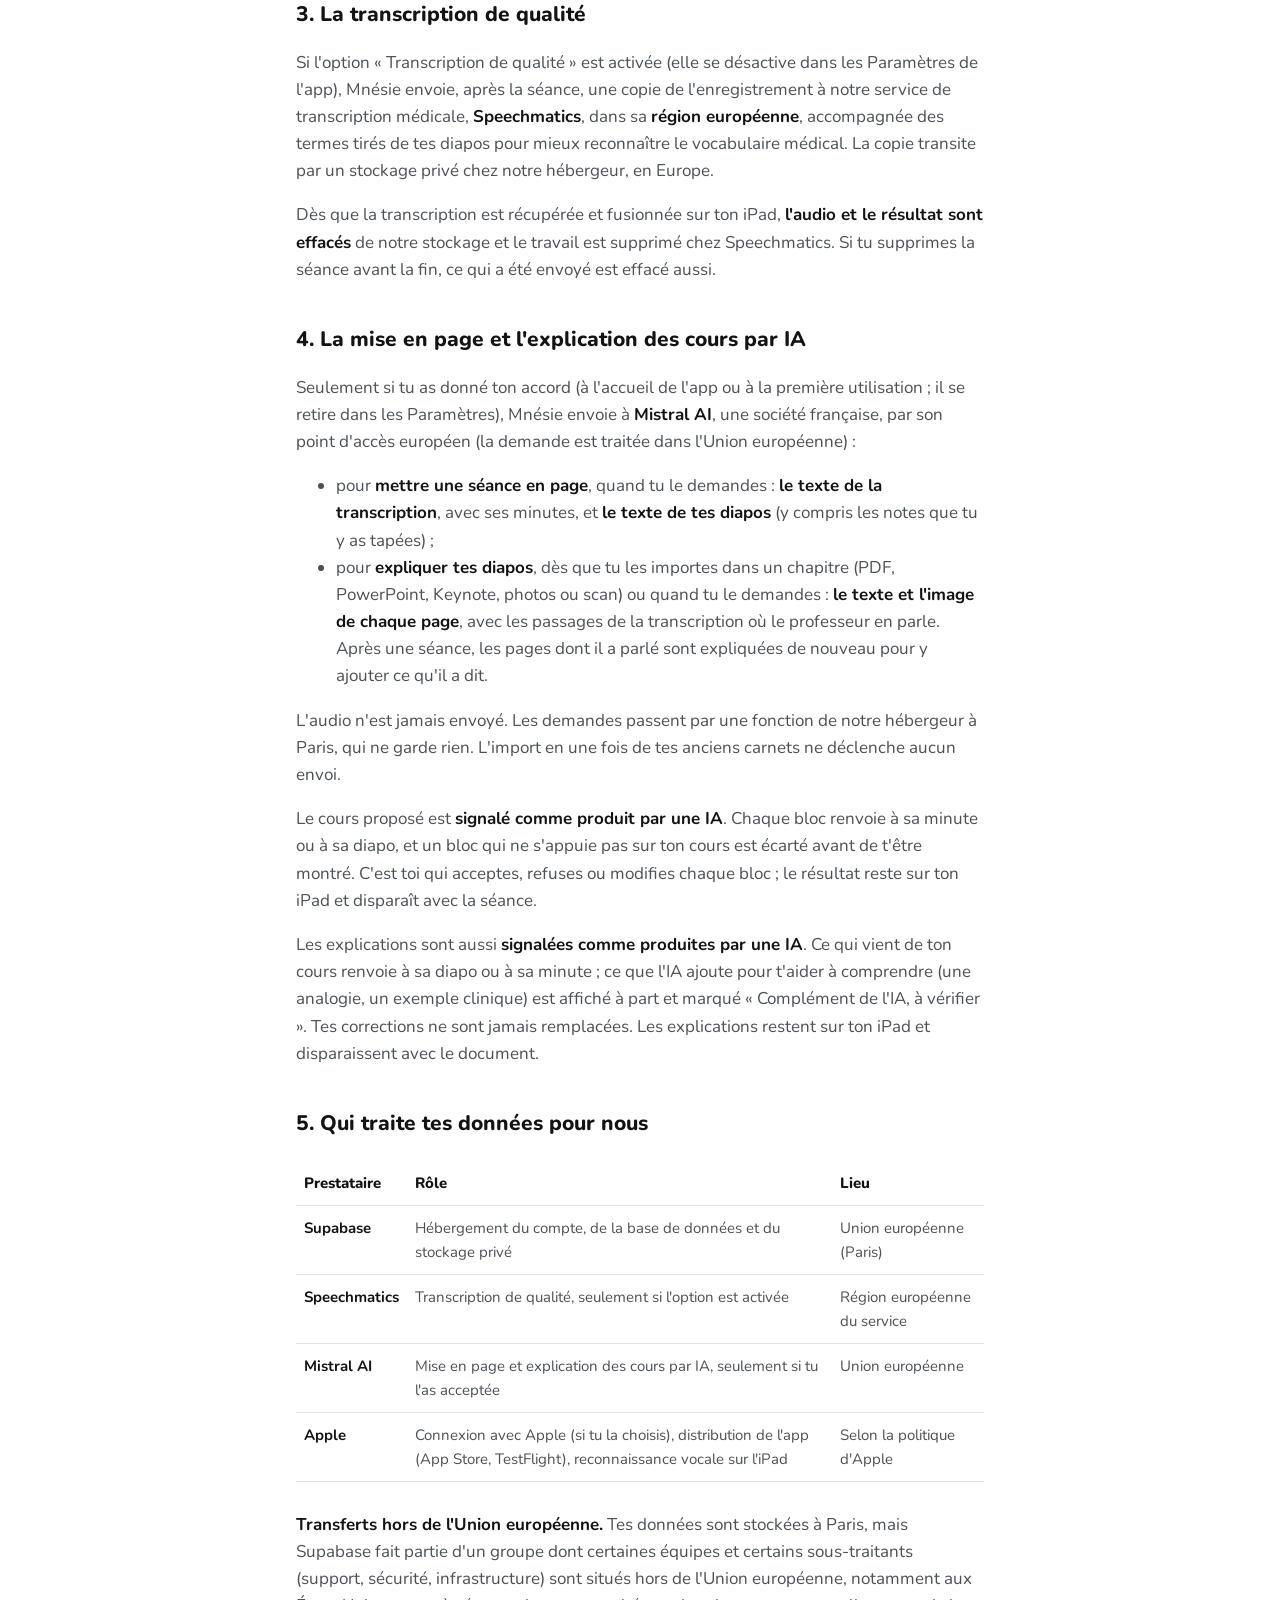
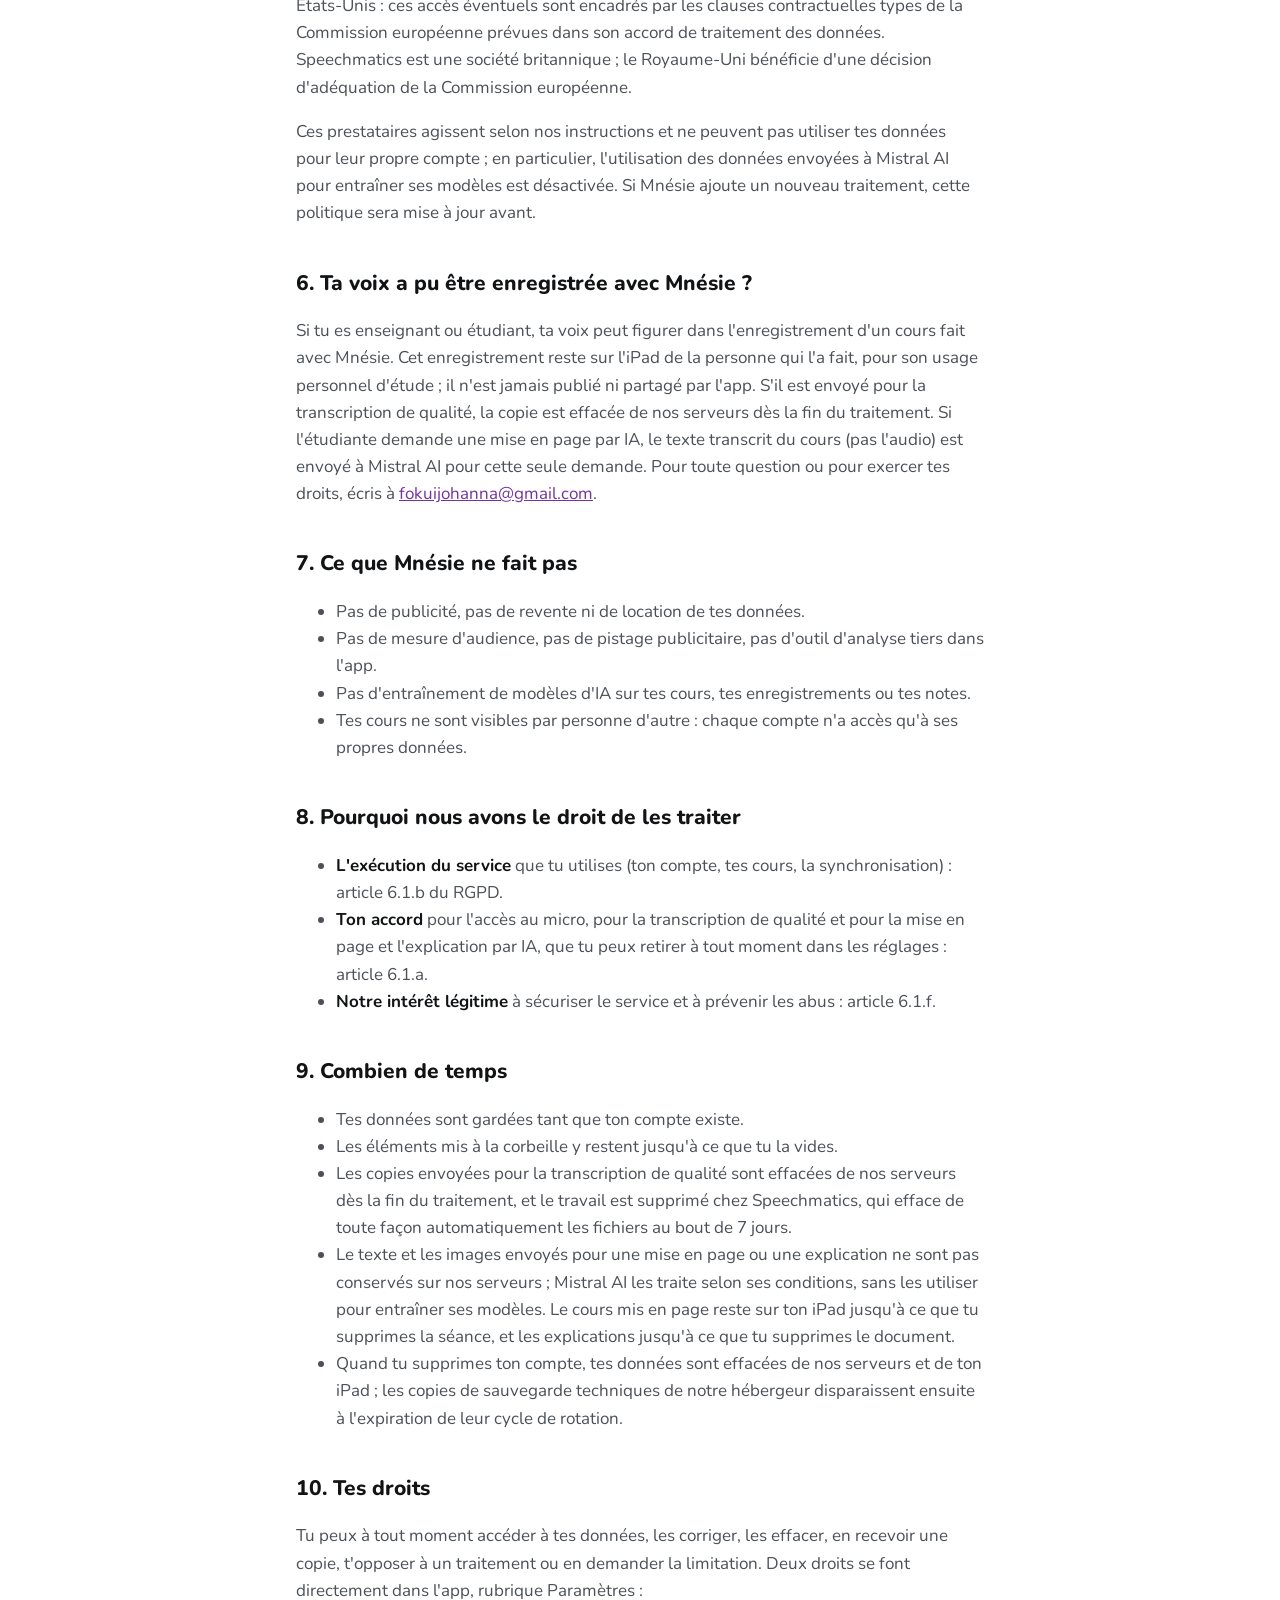
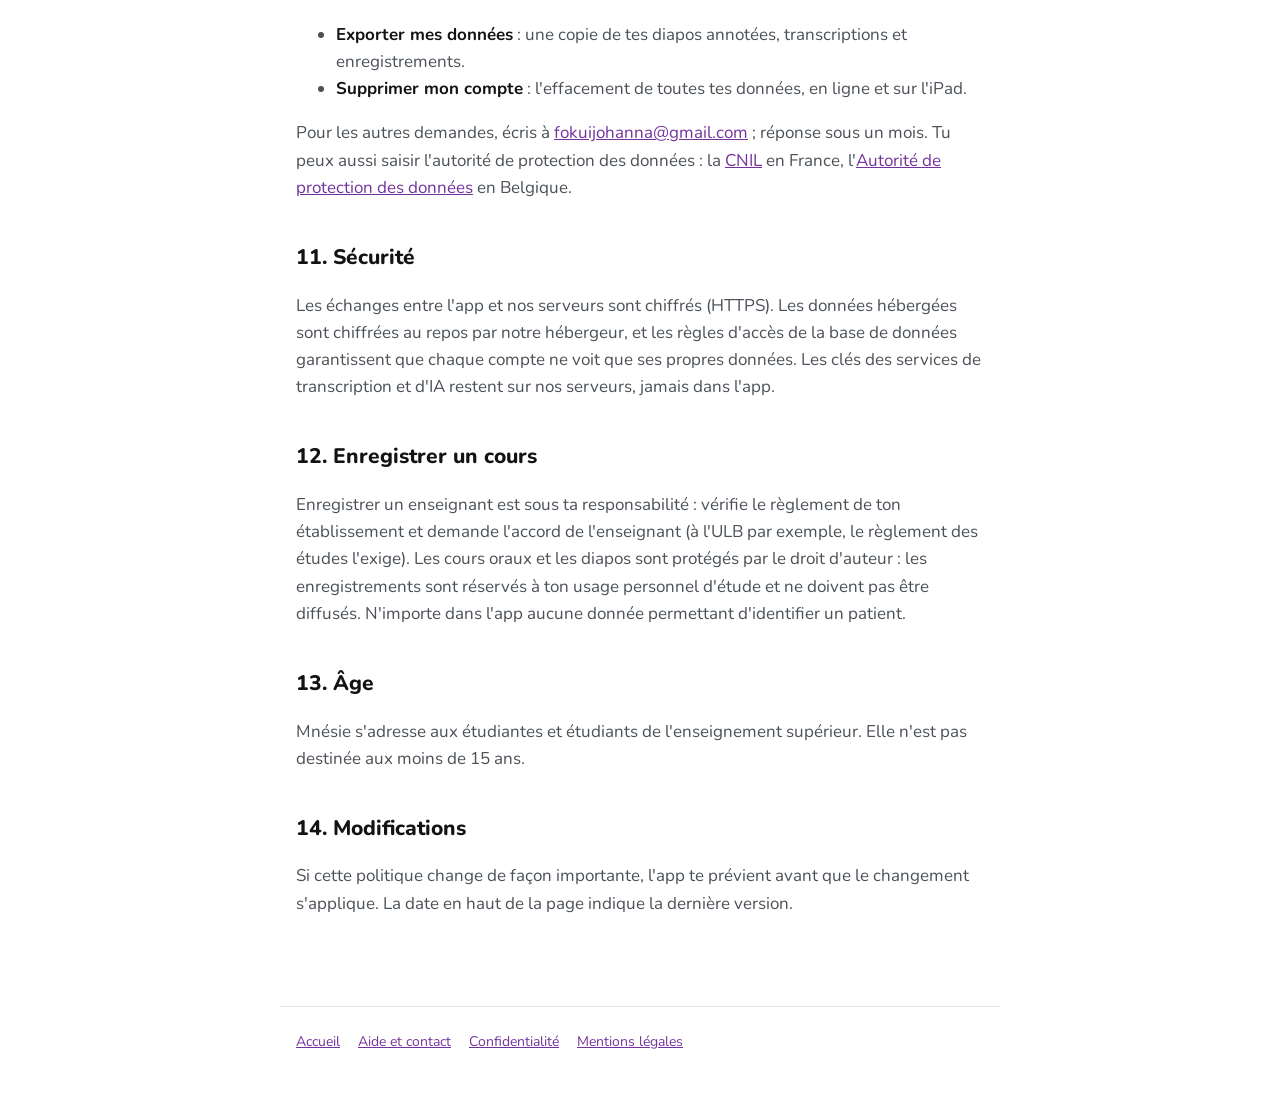
==== commit e8cb785c: "Politique : explication des diapos par IA (texte et image, dès l'import), compléments signalés" ====
--- a/confidentialite/index.html
+++ b/confidentialite/index.html
@@ -12,7 +12,7 @@
 <header class="bandeau"><a href="/" aria-label="Mnésie, accueil"><img src="/logotype-clair.svg" alt="mnésie"></a></header>
 <main>
 <h1>Politique de confidentialité</h1>
-<p class="date">Dernière mise à jour : 13 octobre 2026</p>
+<p class="date">Dernière mise à jour : 15 octobre 2026</p>
 
 <div class="bref">
 <p><strong>En bref.</strong> Tes enregistrements de cours et leurs transcriptions restent sur ton iPad. Ton rangement, tes diapos et tes annotations sont hébergés en Europe (Paris) pour que tu les retrouves. Mnésie n'affiche aucune publicité, ne revend rien, ne te piste pas et n'utilise pas tes cours pour entraîner une IA. Les deux options qui envoient un contenu de cours à un prestataire (transcription de qualité, mise en page par IA) sont désactivées tant que tu ne les acceptes pas. Tu peux exporter ou supprimer toutes tes données depuis l'app, à tout moment.</p>
@@ -41,9 +41,15 @@
 <p>Si l'option « Transcription de qualité » est activée (elle se désactive dans les Paramètres de l'app), Mnésie envoie, après la séance, une copie de l'enregistrement à notre service de transcription médicale, <strong>Speechmatics</strong>, dans sa <strong>région européenne</strong>, accompagnée des termes tirés de tes diapos pour mieux reconnaître le vocabulaire médical. La copie transite par un stockage privé chez notre hébergeur, en Europe.</p>
 <p>Dès que la transcription est récupérée et fusionnée sur ton iPad, <strong>l'audio et le résultat sont effacés</strong> de notre stockage et le travail est supprimé chez Speechmatics. Si tu supprimes la séance avant la fin, ce qui a été envoyé est effacé aussi.</p>
 
-<h2>4. La mise en page des cours par IA</h2>
-<p>Quand tu touches « Mettre en page » sur une séance, et seulement si tu as donné ton accord (il se retire dans les Paramètres de l'app), Mnésie envoie <strong>le texte de la transcription de cette séance</strong>, avec ses minutes, et <strong>le texte de tes diapos</strong> (y compris les notes que tu y as tapées) à <strong>Mistral AI</strong>, une société française, par son point d'accès européen : la demande est traitée dans l'Union européenne. L'audio n'est pas envoyé. Le modèle propose un cours structuré ; il passe par une fonction de notre hébergeur à Paris, qui ne garde rien.</p>
+<h2>4. La mise en page et l'explication des cours par IA</h2>
+<p>Seulement si tu as donné ton accord (à l'accueil de l'app ou à la première utilisation ; il se retire dans les Paramètres), Mnésie envoie à <strong>Mistral AI</strong>, une société française, par son point d'accès européen (la demande est traitée dans l'Union européenne) :</p>
+<ul>
+<li>pour <strong>mettre une séance en page</strong>, quand tu le demandes : <strong>le texte de la transcription</strong>, avec ses minutes, et <strong>le texte de tes diapos</strong> (y compris les notes que tu y as tapées) ;</li>
+<li>pour <strong>expliquer tes diapos</strong>, dès que tu les importes dans un chapitre (PDF, PowerPoint, Keynote, photos ou scan) ou quand tu le demandes : <strong>le texte et l'image de chaque page</strong>, avec les passages de la transcription où le professeur en parle. Après une séance, les pages dont il a parlé sont expliquées de nouveau pour y ajouter ce qu'il a dit.</li>
+</ul>
+<p>L'audio n'est jamais envoyé. Les demandes passent par une fonction de notre hébergeur à Paris, qui ne garde rien. L'import en une fois de tes anciens carnets ne déclenche aucun envoi.</p>
 <p>Le cours proposé est <strong>signalé comme produit par une IA</strong>. Chaque bloc renvoie à sa minute ou à sa diapo, et un bloc qui ne s'appuie pas sur ton cours est écarté avant de t'être montré. C'est toi qui acceptes, refuses ou modifies chaque bloc ; le résultat reste sur ton iPad et disparaît avec la séance.</p>
+<p>Les explications sont aussi <strong>signalées comme produites par une IA</strong>. Ce qui vient de ton cours renvoie à sa diapo ou à sa minute ; ce que l'IA ajoute pour t'aider à comprendre (une analogie, un exemple clinique) est affiché à part et marqué « Complément de l'IA, à vérifier ». Tes corrections ne sont jamais remplacées. Les explications restent sur ton iPad et disparaissent avec le document.</p>
 
 <h2>5. Qui traite tes données pour nous</h2>
 <div class="tableau">
@@ -51,7 +57,7 @@
 <tr><th>Prestataire</th><th>Rôle</th><th>Lieu</th></tr>
 <tr><td><strong>Supabase</strong></td><td>Hébergement du compte, de la base de données et du stockage privé</td><td>Union européenne (Paris)</td></tr>
 <tr><td><strong>Speechmatics</strong></td><td>Transcription de qualité, seulement si l'option est activée</td><td>Région européenne du service</td></tr>
-<tr><td><strong>Mistral AI</strong></td><td>Mise en page des cours par IA, seulement si tu l'as acceptée et quand tu la demandes</td><td>Union européenne</td></tr>
+<tr><td><strong>Mistral AI</strong></td><td>Mise en page et explication des cours par IA, seulement si tu l'as acceptée</td><td>Union européenne</td></tr>
 <tr><td><strong>Apple</strong></td><td>Connexion avec Apple (si tu la choisis), distribution de l'app (App Store, TestFlight), reconnaissance vocale sur l'iPad</td><td>Selon la politique d'Apple</td></tr>
 </table>
 </div>
@@ -72,7 +78,7 @@
 <h2>8. Pourquoi nous avons le droit de les traiter</h2>
 <ul>
 <li><strong>L'exécution du service</strong> que tu utilises (ton compte, tes cours, la synchronisation) : article 6.1.b du RGPD.</li>
-<li><strong>Ton accord</strong> pour l'accès au micro, pour la transcription de qualité et pour la mise en page par IA, que tu peux retirer à tout moment dans les réglages : article 6.1.a.</li>
+<li><strong>Ton accord</strong> pour l'accès au micro, pour la transcription de qualité et pour la mise en page et l'explication par IA, que tu peux retirer à tout moment dans les réglages : article 6.1.a.</li>
 <li><strong>Notre intérêt légitime</strong> à sécuriser le service et à prévenir les abus : article 6.1.f.</li>
 </ul>
 
@@ -81,7 +87,7 @@
 <li>Tes données sont gardées tant que ton compte existe.</li>
 <li>Les éléments mis à la corbeille y restent jusqu'à ce que tu la vides.</li>
 <li>Les copies envoyées pour la transcription de qualité sont effacées de nos serveurs dès la fin du traitement, et le travail est supprimé chez Speechmatics, qui efface de toute façon automatiquement les fichiers au bout de 7 jours.</li>
-<li>Le texte envoyé pour une mise en page n'est pas conservé sur nos serveurs ; Mistral AI le traite selon ses conditions, sans l'utiliser pour entraîner ses modèles. Le cours mis en page reste sur ton iPad jusqu'à ce que tu supprimes la séance.</li>
+<li>Le texte et les images envoyés pour une mise en page ou une explication ne sont pas conservés sur nos serveurs ; Mistral AI les traite selon ses conditions, sans les utiliser pour entraîner ses modèles. Le cours mis en page reste sur ton iPad jusqu'à ce que tu supprimes la séance, et les explications jusqu'à ce que tu supprimes le document.</li>
 <li>Quand tu supprimes ton compte, tes données sont effacées de nos serveurs et de ton iPad ; les copies de sauvegarde techniques de notre hébergeur disparaissent ensuite à l'expiration de leur cycle de rotation.</li>
 </ul>
 
